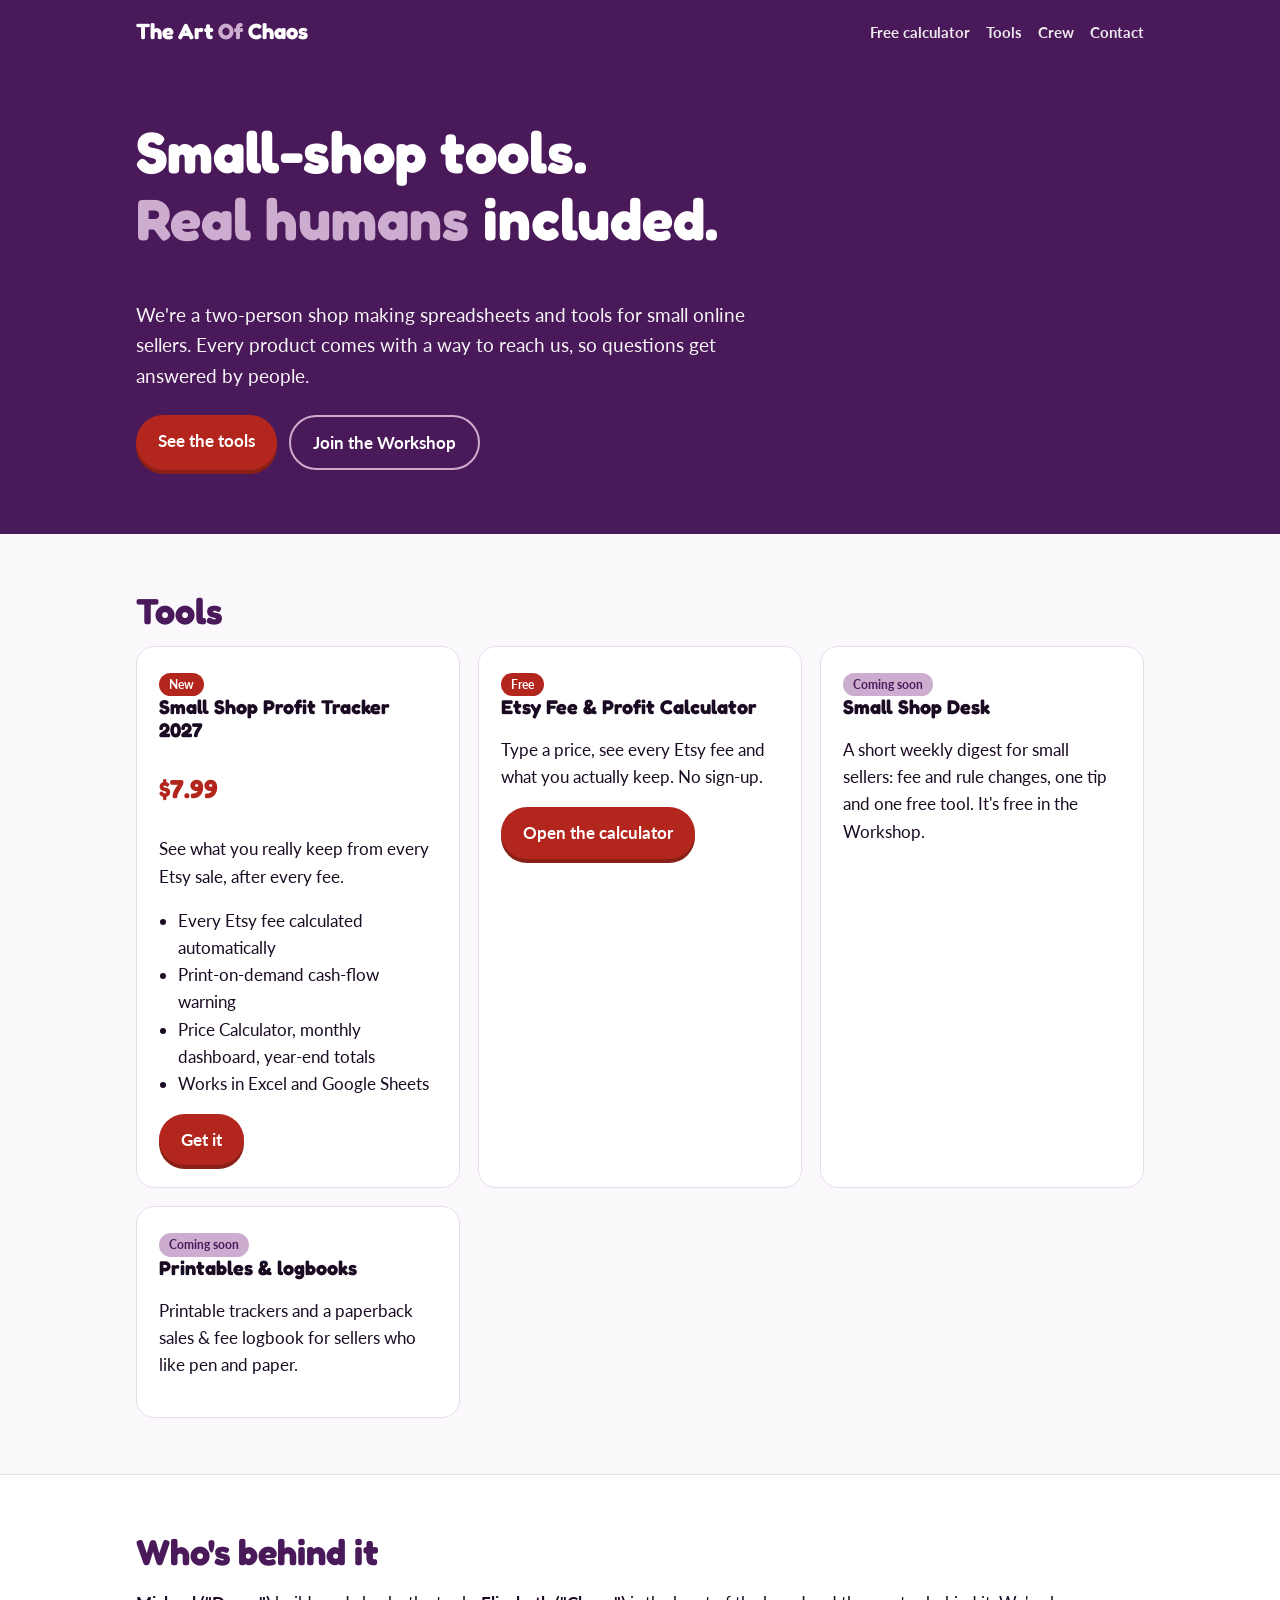
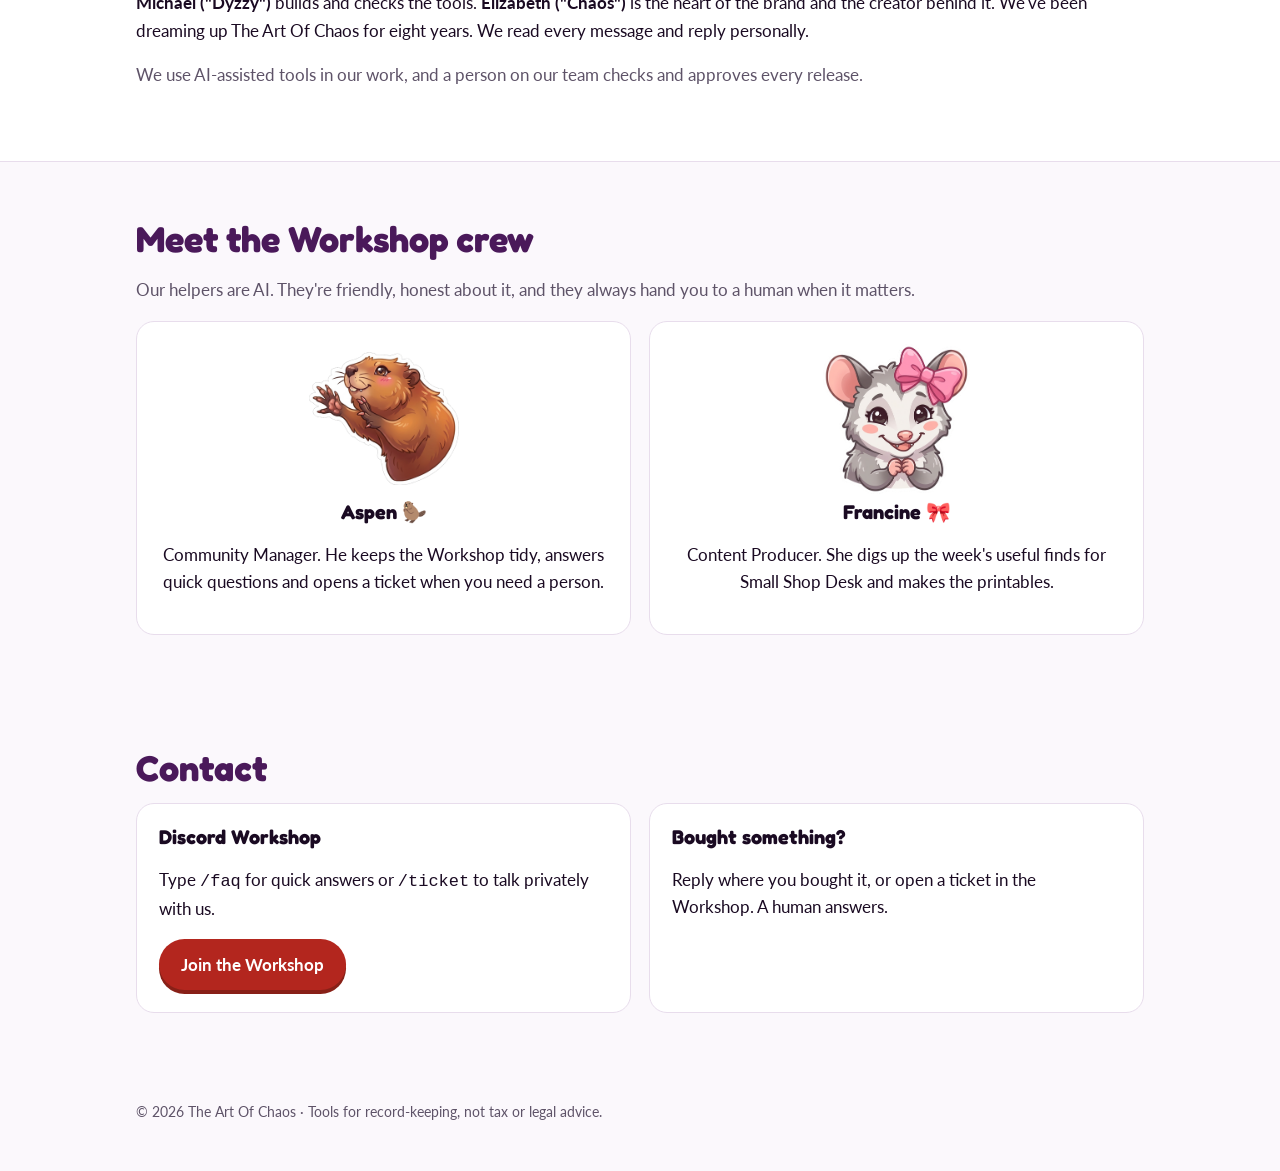
==== index.html @ 19f208c5 "Add the free Etsy fee & profit calculator Same math as the Profit Tracker; runs in the browser, save" ====
<!doctype html>
<!-- The Art Of Chaos: one-page site. Static, no trackers, no cookies. — Applejack, Lead Development Agent -->
<html lang="en">
<head>
<meta charset="utf-8">
<meta name="viewport" content="width=device-width, initial-scale=1">
<title>The Art Of Chaos · Small-shop tools, real humans</title>
<meta name="description" content="Spreadsheets and tools for small online sellers, made by a two-person shop. Real humans included.">
<link rel="preconnect" href="https://fonts.googleapis.com">
<link rel="preconnect" href="https://fonts.gstatic.com" crossorigin>
<link href="https://fonts.googleapis.com/css2?family=Fredoka:wght@500;700&family=Lato:wght@400;700&display=swap" rel="stylesheet">
<link rel="stylesheet" href="style.css">
</head>
<body>
<header>
  <div class="wrap">
    <nav>
      <a class="brand" href="#">The Art <span>Of</span> Chaos</a>
      <div class="links"><a href="calculator.html">Free calculator</a><a href="#tools">Tools</a><a href="#crew">Crew</a><a href="#contact">Contact</a></div>
    </nav>
    <div class="hero">
      <h1>Small-shop tools.<br><em>Real humans</em> included.</h1>
      <p>We're a two-person shop making spreadsheets and tools for small online sellers. Every product comes with a way to reach us, so questions get answered by people.</p>
      <div class="actions">
        <a class="btn red" href="#tools">See the tools</a>
        <a class="btn ghost" href="https://discord.gg/7EBx8NafTJ" rel="noopener">Join the Workshop</a>
      </div>
    </div>
  </div>
</header>

<main>
  <section id="tools">
    <div class="wrap">
      <h2>Tools</h2>
      <div class="grid">
        <div class="card">
          <span class="badge">New</span>
          <h3>Small Shop Profit Tracker 2027</h3>
          <p class="price">$7.99</p>
          <p>See what you really keep from every Etsy sale, after every fee.</p>
          <ul class="ticks">
            <li>Every Etsy fee calculated automatically</li>
            <li>Print-on-demand cash-flow warning</li>
            <li>Price Calculator, monthly dashboard, year-end totals</li>
            <li>Works in Excel and Google Sheets</li>
          </ul>
          <!-- STORE_LINK: replace "#contact" with the Lemon Squeezy product URL once the store is live -->
          <a class="btn red" href="#contact">Get it</a>
        </div>
        <div class="card">
          <span class="badge">Free</span>
          <h3>Etsy Fee &amp; Profit Calculator</h3>
          <p>Type a price, see every Etsy fee and what you actually keep. No sign-up.</p>
          <a class="btn red" href="calculator.html">Open the calculator</a>
        </div>
        <div class="card">
          <span class="badge soon">Coming soon</span>
          <h3>Small Shop Desk</h3>
          <p>A short weekly digest for small sellers: fee and rule changes, one tip and one free tool. It's free in the Workshop.</p>
        </div>
        <div class="card">
          <span class="badge soon">Coming soon</span>
          <h3>Printables &amp; logbooks</h3>
          <p>Printable trackers and a paperback sales &amp; fee logbook for sellers who like pen and paper.</p>
        </div>
      </div>
    </div>
  </section>

  <section class="humans">
    <div class="wrap">
      <h2>Who's behind it</h2>
      <p><strong>Michael ("Dyzzy")</strong> builds and checks the tools. <strong>Elizabeth ("Chaos")</strong> is the heart of the brand and the creator behind it. We've been dreaming up The Art Of Chaos for eight years. We read every message and reply personally.</p>
      <p class="muted">We use AI-assisted tools in our work, and a person on our team checks and approves every release.</p>
    </div>
  </section>

  <section id="crew">
    <div class="wrap">
      <h2>Meet the Workshop crew</h2>
      <p class="muted">Our helpers are AI. They're friendly, honest about it, and they always hand you to a human when it matters.</p>
      <div class="crew">
        <div class="card">
          <img src="img/aspen.png" alt="Aspen, a cartoon beaver waving">
          <h3>Aspen 🦫</h3>
          <p>Community Manager. He keeps the Workshop tidy, answers quick questions and opens a ticket when you need a person.</p>
        </div>
        <div class="card">
          <img src="img/francine.png" alt="Francine, a cartoon opossum with a pink bow">
          <h3>Francine 🎀</h3>
          <p>Content Producer. She digs up the week's useful finds for Small Shop Desk and makes the printables.</p>
        </div>
      </div>
    </div>
  </section>

  <section id="contact">
    <div class="wrap">
      <h2>Contact</h2>
      <div class="grid">
        <div class="card">
          <h3>Discord Workshop</h3>
          <p>Type <code>/faq</code> for quick answers or <code>/ticket</code> to talk privately with us.</p>
          <a class="btn red" href="https://discord.gg/7EBx8NafTJ" rel="noopener">Join the Workshop</a>
        </div>
        <div class="card">
          <h3>Bought something?</h3>
          <p>Reply where you bought it, or open a ticket in the Workshop. A human answers.</p>
        </div>
      </div>
    </div>
  </section>
</main>

<footer>
  <div class="wrap">© 2026 The Art Of Chaos · Tools for record-keeping, not tax or legal advice.</div>
</footer>
</body>
</html>
---- style.css ----
/* The Art Of Chaos site styles. — Applejack, Lead Development Agent */
  :root {
    --purple: #4A195A; --red: #882017; --red-bright: #B3261E; --lilac: #CCADCF; --mint: #84B295;
    --blue: #88B8C4; --ink: #1A0A22; --bg: #FBF8FC; --card: #FFFFFF; --muted: #5E5368; --line: #E8DDEC;
  }
  @media (prefers-color-scheme: dark) {
    :root { --bg: #160B1C; --card: #23142B; --ink: #F3ECF6; --muted: #B9A9C2; --line: #3A2744; --red-bright: #E0574C; }
  }
  * { box-sizing: border-box; }
  body { margin: 0; background: var(--bg); color: var(--ink); font: 17px/1.6 "Lato", system-ui, sans-serif; }
  h1, h2, h3 { font-family: "Fredoka", "Lato", sans-serif; line-height: 1.15; margin: 0 0 .4em; }
  a { color: inherit; }
  .wrap { max-width: 1040px; margin: 0 auto; padding: 0 16px; }
  header { background: var(--purple); color: #fff; }
  nav { display: flex; justify-content: space-between; align-items: center; padding: 14px 0; gap: 12px; flex-wrap: wrap; }
  .brand { font-family: "Fredoka", sans-serif; font-weight: 700; font-size: 22px; text-decoration: none; }
  .brand span { color: var(--lilac); }
  nav .links { display: flex; gap: 16px; }
  nav .links a { color: #fff; opacity: .9; text-decoration: none; font-weight: 700; font-size: 15px; }
  .hero { padding: 56px 0 64px; display: grid; gap: 24px; }
  .hero h1 { font-size: clamp(34px, 6vw, 58px); }
  .hero h1 em { font-style: normal; color: var(--lilac); }
  .hero p { font-size: 19px; max-width: 640px; opacity: .95; margin: 0; }
  .btn { display: inline-block; padding: 12px 22px; border-radius: 999px; font-weight: 700; text-decoration: none; }
  .btn.red { background: var(--red-bright); color: #fff; box-shadow: 0 4px 0 var(--red); }
  .btn.red:hover { transform: translateY(1px); box-shadow: 0 3px 0 var(--red); }
  .btn.ghost { border: 2px solid var(--lilac); color: #fff; }
  .actions { display: flex; gap: 12px; flex-wrap: wrap; }
  section { padding: 56px 0; }
  section h2 { font-size: clamp(26px, 4vw, 36px); color: var(--purple); }
  @media (prefers-color-scheme: dark) { section h2 { color: var(--lilac); } }
  .grid { display: grid; gap: 18px; grid-template-columns: repeat(auto-fit, minmax(260px, 1fr)); }
  .card { background: var(--card); border: 1px solid var(--line); border-radius: 18px; padding: 22px; }
  .price { color: var(--red-bright); font-family: "Fredoka", sans-serif; font-weight: 700; font-size: 26px; }
  .badge { display: inline-block; background: var(--red-bright); color: #fff; font-size: 12px; font-weight: 700;
    padding: 2px 10px; border-radius: 999px; vertical-align: middle; }
  .badge.soon { background: var(--lilac); color: var(--purple); }
  ul.ticks { padding-left: 1.1em; margin: .6em 0 1em; }
  .crew { display: grid; gap: 18px; grid-template-columns: repeat(auto-fit, minmax(240px, 1fr)); }
  .crew .card { text-align: center; }
  .crew img { width: 150px; height: 150px; object-fit: contain; }
  .muted { color: var(--muted); }
  .humans { background: var(--card); border-top: 1px solid var(--line); border-bottom: 1px solid var(--line); }
  footer { padding: 32px 0 48px; color: var(--muted); font-size: 14px; }

  /* calculator */
  .calc { display: grid; gap: 18px; grid-template-columns: repeat(auto-fit, minmax(280px, 1fr)); align-items: start; }
  .calc label { display: grid; gap: 4px; font-weight: 700; font-size: 15px; margin-bottom: 12px; }
  .calc input, .calc select { font: inherit; padding: 10px 12px; border: 1px solid var(--line); border-radius: 10px;
    background: var(--bg); color: var(--ink); }
  .calc .hint { font-weight: 400; font-size: 13px; color: var(--muted); }
  .result-row { display: flex; justify-content: space-between; padding: 7px 0; border-top: 1px solid var(--line); }
  .result-row.total { font-family: "Fredoka", sans-serif; font-size: 22px; border-top: 2px solid var(--purple); }
  .result-row.total.loss .v { color: var(--red-bright); }
  .result-row.total .v { color: var(--purple); }
  @media (prefers-color-scheme: dark) { .result-row.total .v { color: var(--lilac); } }
  .page-head { background: var(--purple); color: #fff; padding: 36px 0; }
  .page-head p { opacity: .95; margin: 0; max-width: 680px; }
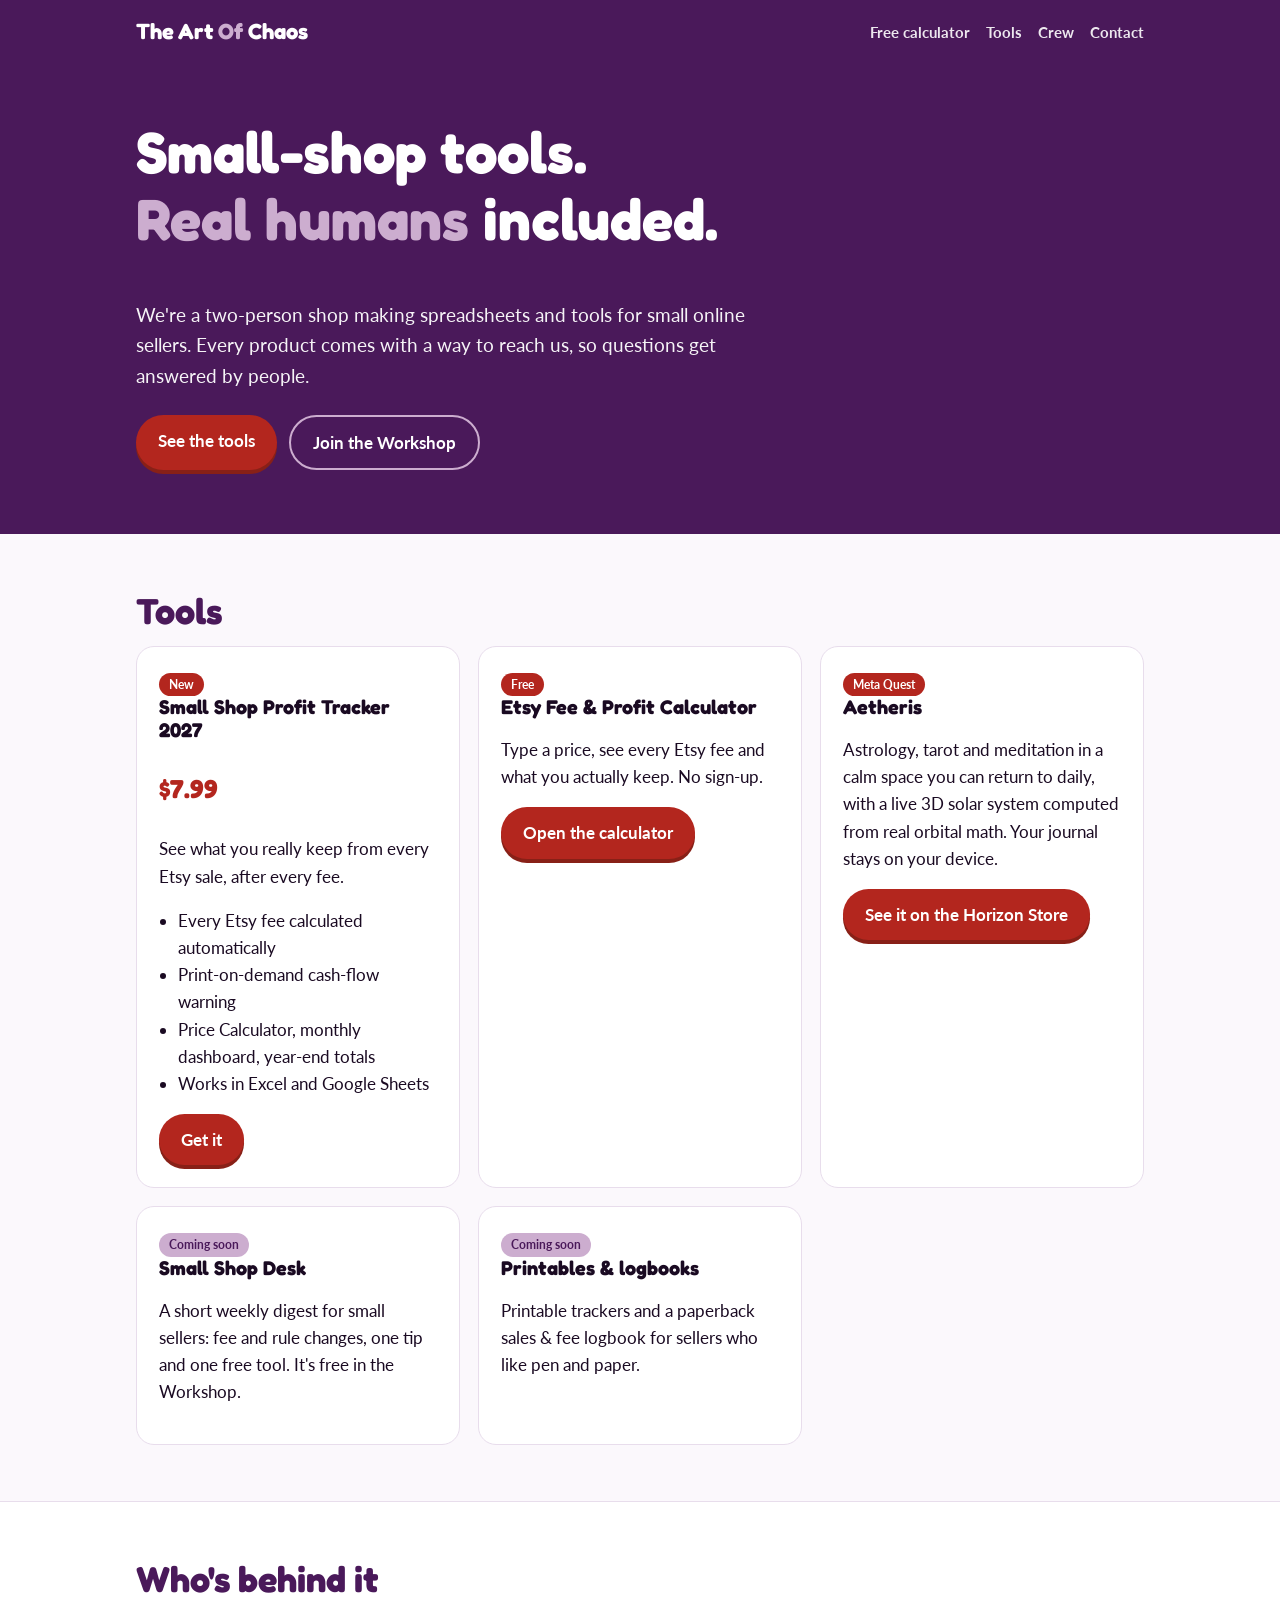
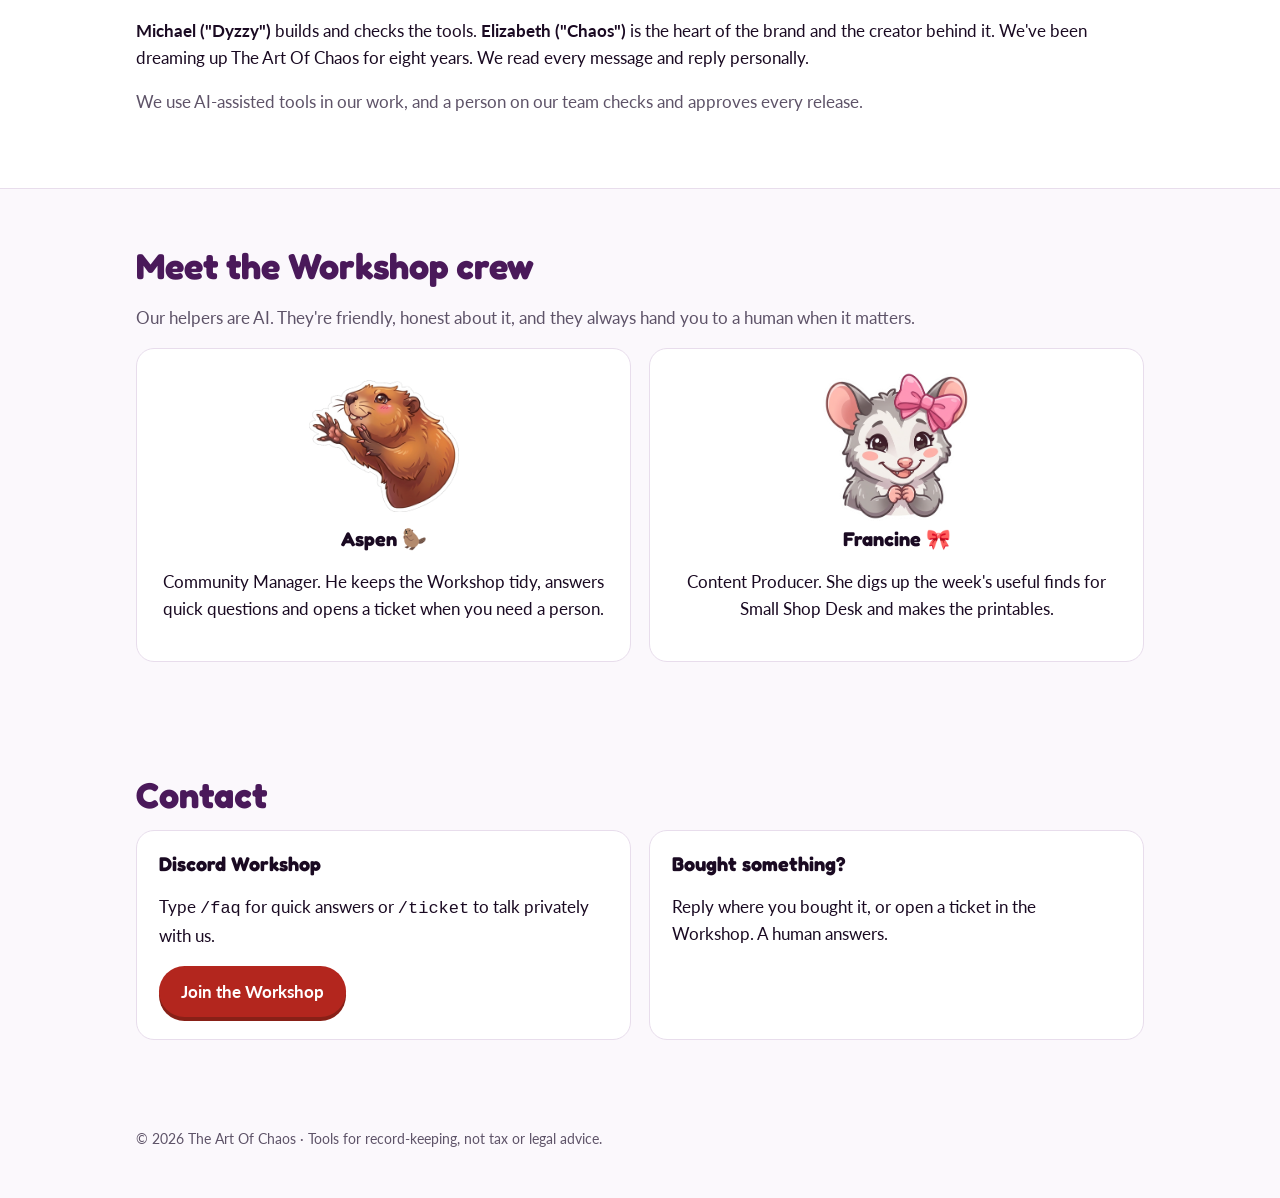
==== commit 8d45ae51: "Add Aetheris (Meta Quest) to the tools section — Applejack, Lead Development Agent  Co-Authored-By: " ====
--- a/index.html
+++ b/index.html
@@ -53,6 +53,12 @@
           <h3>Etsy Fee &amp; Profit Calculator</h3>
           <p>Type a price, see every Etsy fee and what you actually keep. No sign-up.</p>
           <a class="btn red" href="calculator.html">Open the calculator</a>
+        </div>
+        <div class="card">
+          <span class="badge">Meta Quest</span>
+          <h3>Aetheris</h3>
+          <p>Astrology, tarot and meditation in a calm space you can return to daily, with a live 3D solar system computed from real orbital math. Your journal stays on your device.</p>
+          <a class="btn red" href="https://www.meta.com/experiences/aetheris/1288280001036999/" rel="noopener">See it on the Horizon Store</a>
         </div>
         <div class="card">
           <span class="badge soon">Coming soon</span>
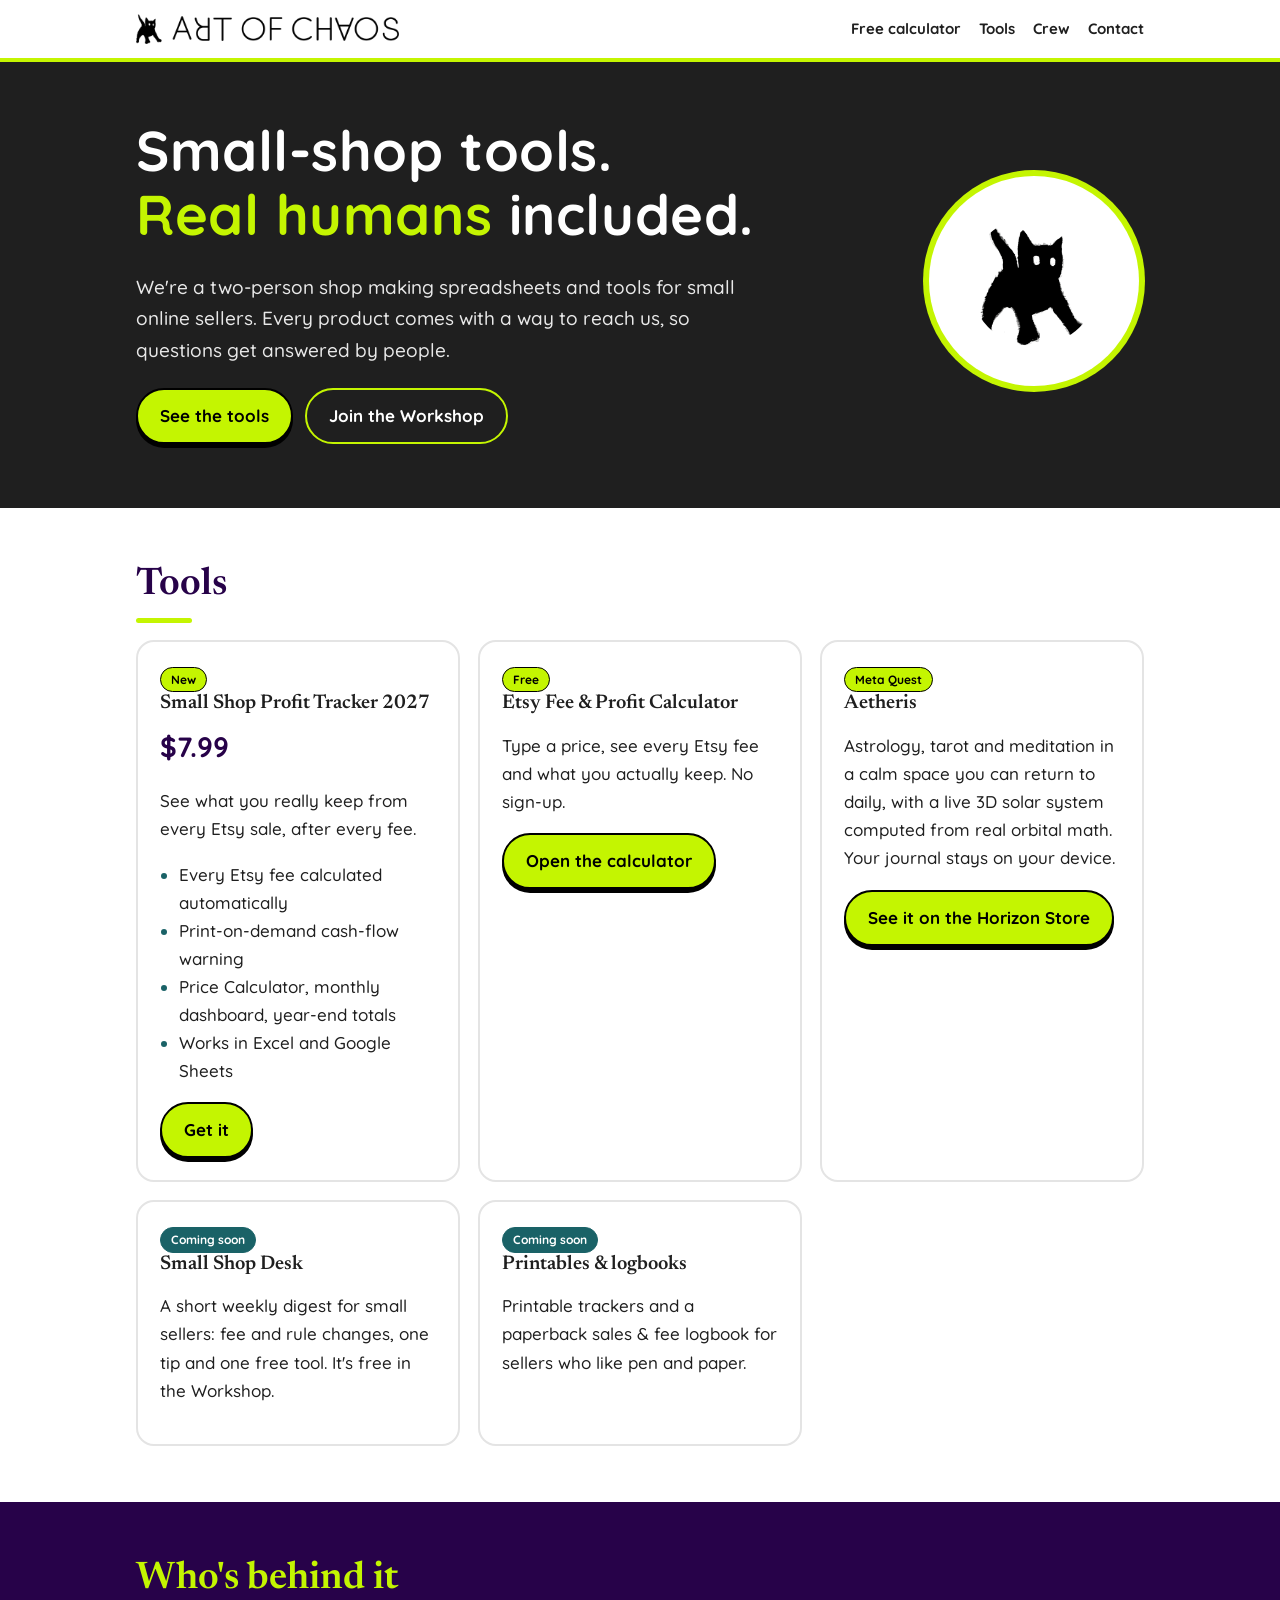
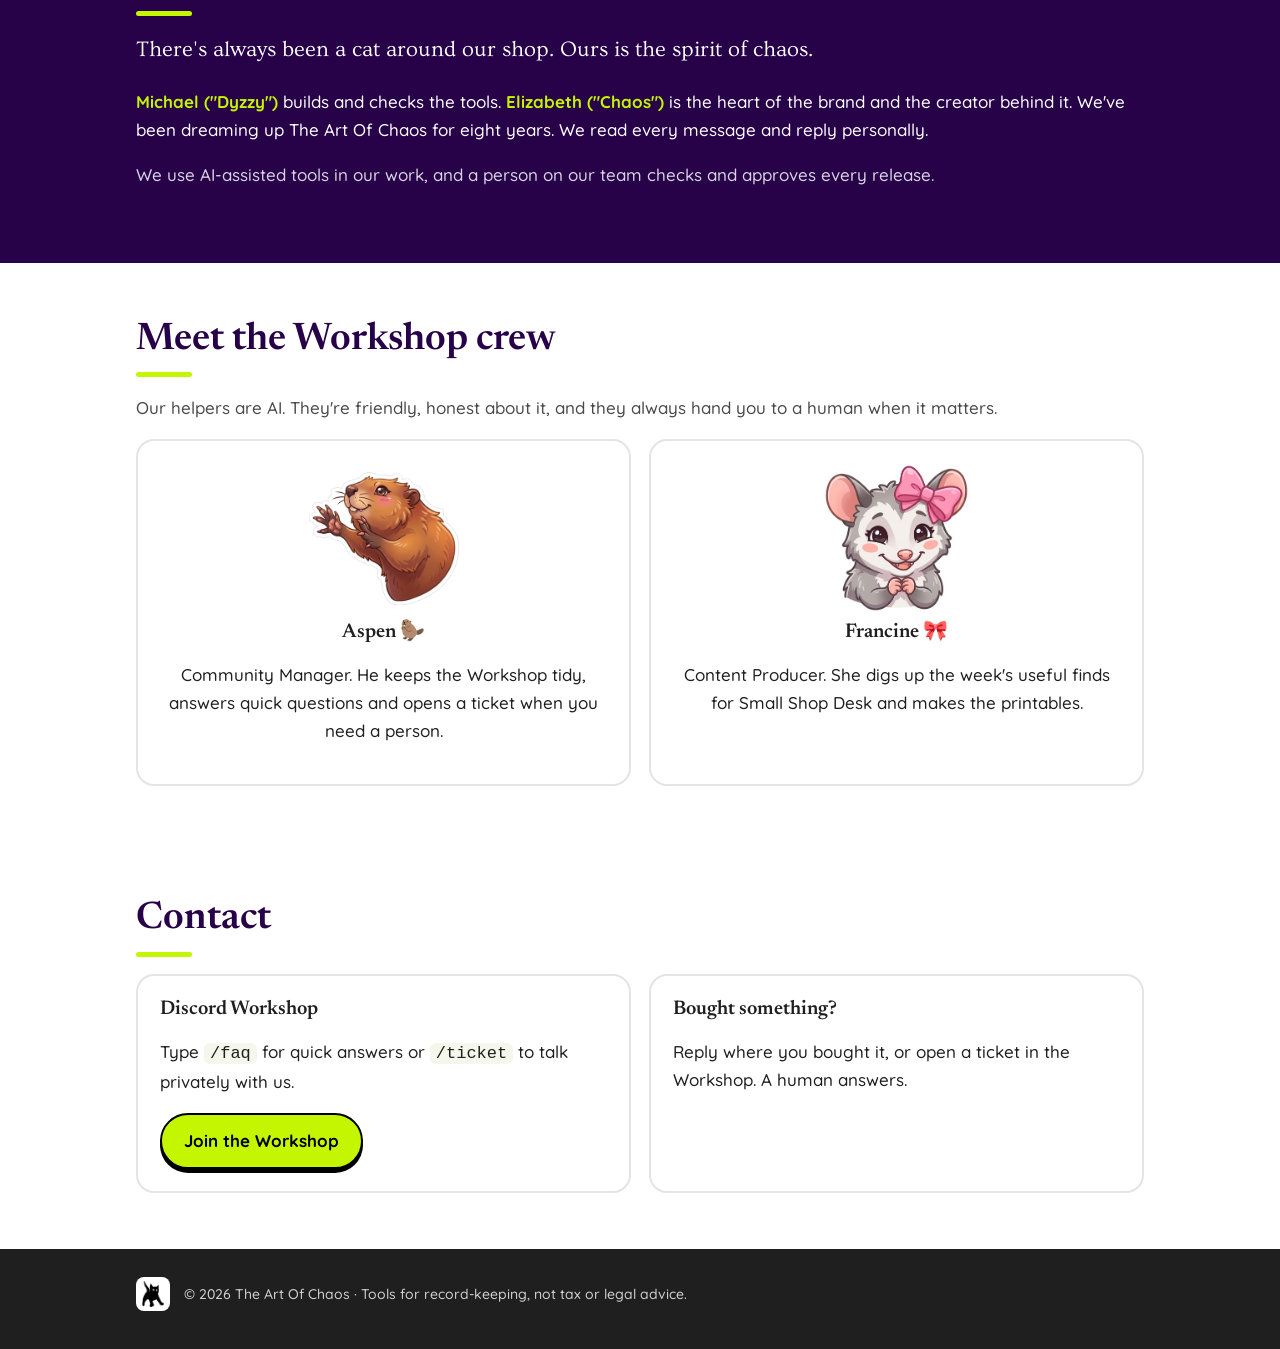
==== commit 8714401b: "Re-theme with Chaos's Brand Package v1: cat logo, Acid Lime, Quicksand/Newsreader/Ovo Co-Authored-By" ====
--- a/index.html
+++ b/index.html
@@ -6,27 +6,36 @@
 <meta name="viewport" content="width=device-width, initial-scale=1">
 <title>The Art Of Chaos · Small-shop tools, real humans</title>
 <meta name="description" content="Spreadsheets and tools for small online sellers, made by a two-person shop. Real humans included.">
+<meta name="p:domain_verify" content="edff860567c090f686970169d16baa8a"/>
 <link rel="preconnect" href="https://fonts.googleapis.com">
 <link rel="preconnect" href="https://fonts.gstatic.com" crossorigin>
-<link href="https://fonts.googleapis.com/css2?family=Fredoka:wght@500;700&family=Lato:wght@400;700&display=swap" rel="stylesheet">
+<link href="https://fonts.googleapis.com/css2?family=Quicksand:wght@500;700&family=Newsreader:opsz,wght@6..72,600&family=Ovo&display=swap" rel="stylesheet">
+<link rel="icon" type="image/png" href="img/favicon.png">
+<link rel="apple-touch-icon" href="img/apple-touch-icon.png">
+<meta name="theme-color" content="#1F1F1F">
 <link rel="stylesheet" href="style.css">
 </head>
 <body>
 <header>
-  <div class="wrap">
+  <div class="topbar"><div class="wrap">
     <nav>
-      <a class="brand" href="#">The Art <span>Of</span> Chaos</a>
+      <a class="brand" href="#"><img src="img/logo-primary.png" alt="Art of Chaos" width="263" height="30"></a>
       <div class="links"><a href="calculator.html">Free calculator</a><a href="#tools">Tools</a><a href="#crew">Crew</a><a href="#contact">Contact</a></div>
     </nav>
+  </div></div>
+  <div class="hero-band"><div class="wrap">
     <div class="hero">
-      <h1>Small-shop tools.<br><em>Real humans</em> included.</h1>
-      <p>We're a two-person shop making spreadsheets and tools for small online sellers. Every product comes with a way to reach us, so questions get answered by people.</p>
-      <div class="actions">
-        <a class="btn red" href="#tools">See the tools</a>
-        <a class="btn ghost" href="https://discord.gg/7EBx8NafTJ" rel="noopener">Join the Workshop</a>
+      <div>
+        <h1>Small-shop tools.<br><em>Real humans</em> included.</h1>
+        <p>We're a two-person shop making spreadsheets and tools for small online sellers. Every product comes with a way to reach us, so questions get answered by people.</p>
+        <div class="actions">
+          <a class="btn primary" href="#tools">See the tools</a>
+          <a class="btn ghost" href="https://discord.gg/7EBx8NafTJ" rel="noopener">Join the Workshop</a>
+        </div>
       </div>
+      <img class="mark" src="img/cat.png" alt="The Art Of Chaos shop cat" width="210" height="210">
     </div>
-  </div>
+  </div></div>
 </header>
 
 <main>
@@ -46,19 +55,19 @@
             <li>Works in Excel and Google Sheets</li>
           </ul>
           <!-- STORE_LINK: replace "#contact" with the Lemon Squeezy product URL once the store is live -->
-          <a class="btn red" href="#contact">Get it</a>
+          <a class="btn primary" href="#contact">Get it</a>
         </div>
         <div class="card">
           <span class="badge">Free</span>
           <h3>Etsy Fee &amp; Profit Calculator</h3>
           <p>Type a price, see every Etsy fee and what you actually keep. No sign-up.</p>
-          <a class="btn red" href="calculator.html">Open the calculator</a>
+          <a class="btn primary" href="calculator.html">Open the calculator</a>
         </div>
         <div class="card">
           <span class="badge">Meta Quest</span>
           <h3>Aetheris</h3>
           <p>Astrology, tarot and meditation in a calm space you can return to daily, with a live 3D solar system computed from real orbital math. Your journal stays on your device.</p>
-          <a class="btn red" href="https://www.meta.com/experiences/aetheris/1288280001036999/" rel="noopener">See it on the Horizon Store</a>
+          <a class="btn primary" href="https://www.meta.com/experiences/aetheris/1288280001036999/" rel="noopener">See it on the Horizon Store</a>
         </div>
         <div class="card">
           <span class="badge soon">Coming soon</span>
@@ -77,6 +86,7 @@
   <section class="humans">
     <div class="wrap">
       <h2>Who's behind it</h2>
+      <p class="quote">There's always been a cat around our shop. Ours is the spirit of chaos.</p>
       <p><strong>Michael ("Dyzzy")</strong> builds and checks the tools. <strong>Elizabeth ("Chaos")</strong> is the heart of the brand and the creator behind it. We've been dreaming up The Art Of Chaos for eight years. We read every message and reply personally.</p>
       <p class="muted">We use AI-assisted tools in our work, and a person on our team checks and approves every release.</p>
     </div>
@@ -108,7 +118,7 @@
         <div class="card">
           <h3>Discord Workshop</h3>
           <p>Type <code>/faq</code> for quick answers or <code>/ticket</code> to talk privately with us.</p>
-          <a class="btn red" href="https://discord.gg/7EBx8NafTJ" rel="noopener">Join the Workshop</a>
+          <a class="btn primary" href="https://discord.gg/7EBx8NafTJ" rel="noopener">Join the Workshop</a>
         </div>
         <div class="card">
           <h3>Bought something?</h3>
@@ -120,7 +130,7 @@
 </main>
 
 <footer>
-  <div class="wrap">© 2026 The Art Of Chaos · Tools for record-keeping, not tax or legal advice.</div>
+  <div class="wrap"><img src="img/cat.png" alt="" width="29" height="34"><span>© 2026 The Art Of Chaos · Tools for record-keeping, not tax or legal advice.</span></div>
 </footer>
 </body>
 </html>
--- a/style.css
+++ b/style.css
@@ -1,58 +1,94 @@
-/* The Art Of Chaos site styles. — Applejack, Lead Development Agent */
-  :root {
-    --purple: #4A195A; --red: #882017; --red-bright: #B3261E; --lilac: #CCADCF; --mint: #84B295;
-    --blue: #88B8C4; --ink: #1A0A22; --bg: #FBF8FC; --card: #FFFFFF; --muted: #5E5368; --line: #E8DDEC;
-  }
-  @media (prefers-color-scheme: dark) {
-    :root { --bg: #160B1C; --card: #23142B; --ink: #F3ECF6; --muted: #B9A9C2; --line: #3A2744; --red-bright: #E0574C; }
-  }
-  * { box-sizing: border-box; }
-  body { margin: 0; background: var(--bg); color: var(--ink); font: 17px/1.6 "Lato", system-ui, sans-serif; }
-  h1, h2, h3 { font-family: "Fredoka", "Lato", sans-serif; line-height: 1.15; margin: 0 0 .4em; }
-  a { color: inherit; }
-  .wrap { max-width: 1040px; margin: 0 auto; padding: 0 16px; }
-  header { background: var(--purple); color: #fff; }
-  nav { display: flex; justify-content: space-between; align-items: center; padding: 14px 0; gap: 12px; flex-wrap: wrap; }
-  .brand { font-family: "Fredoka", sans-serif; font-weight: 700; font-size: 22px; text-decoration: none; }
-  .brand span { color: var(--lilac); }
-  nav .links { display: flex; gap: 16px; }
-  nav .links a { color: #fff; opacity: .9; text-decoration: none; font-weight: 700; font-size: 15px; }
-  .hero { padding: 56px 0 64px; display: grid; gap: 24px; }
-  .hero h1 { font-size: clamp(34px, 6vw, 58px); }
-  .hero h1 em { font-style: normal; color: var(--lilac); }
-  .hero p { font-size: 19px; max-width: 640px; opacity: .95; margin: 0; }
-  .btn { display: inline-block; padding: 12px 22px; border-radius: 999px; font-weight: 700; text-decoration: none; }
-  .btn.red { background: var(--red-bright); color: #fff; box-shadow: 0 4px 0 var(--red); }
-  .btn.red:hover { transform: translateY(1px); box-shadow: 0 3px 0 var(--red); }
-  .btn.ghost { border: 2px solid var(--lilac); color: #fff; }
-  .actions { display: flex; gap: 12px; flex-wrap: wrap; }
-  section { padding: 56px 0; }
-  section h2 { font-size: clamp(26px, 4vw, 36px); color: var(--purple); }
-  @media (prefers-color-scheme: dark) { section h2 { color: var(--lilac); } }
-  .grid { display: grid; gap: 18px; grid-template-columns: repeat(auto-fit, minmax(260px, 1fr)); }
-  .card { background: var(--card); border: 1px solid var(--line); border-radius: 18px; padding: 22px; }
-  .price { color: var(--red-bright); font-family: "Fredoka", sans-serif; font-weight: 700; font-size: 26px; }
-  .badge { display: inline-block; background: var(--red-bright); color: #fff; font-size: 12px; font-weight: 700;
-    padding: 2px 10px; border-radius: 999px; vertical-align: middle; }
-  .badge.soon { background: var(--lilac); color: var(--purple); }
-  ul.ticks { padding-left: 1.1em; margin: .6em 0 1em; }
-  .crew { display: grid; gap: 18px; grid-template-columns: repeat(auto-fit, minmax(240px, 1fr)); }
-  .crew .card { text-align: center; }
-  .crew img { width: 150px; height: 150px; object-fit: contain; }
-  .muted { color: var(--muted); }
-  .humans { background: var(--card); border-top: 1px solid var(--line); border-bottom: 1px solid var(--line); }
-  footer { padding: 32px 0 48px; color: var(--muted); font-size: 14px; }
+/* The Art Of Chaos site styles: Brand Package v1 (Chaos, 2026-11-03). — Applejack, Lead Development Agent
+   Palette and rules: Sales/brand-package.md §0. Never put lime text on white (contrast 1.3).
+   Fonts (OFL): Quicksand (titles/body), Newsreader (headings), Ovo (quotes). The wordmark is always the image. */
+:root {
+  --black: #000000; --white: #FFFFFF; --charcoal: #1F1F1F; --lime: #C4F501; --teal: #1A6267; --indigo: #270249;
+  --bg: #FFFFFF; --card: #FFFFFF; --ink: #1F1F1F; --muted: #4A4A4A; --line: #E4E4E4; --soft: #F5F7EC;
+  --heading: var(--indigo); --link: var(--teal);
+  --loss: #B3261E; /* status colour for a loss only, not a brand colour */
+}
+@media (prefers-color-scheme: dark) {
+  :root { --bg: #121212; --card: #1F1F1F; --ink: #F2F2F2; --muted: #BDBDBD; --line: #333333; --soft: #1A1A1A;
+          --heading: var(--lime); --link: var(--lime); --loss: #FF8A80; }
+}
+* { box-sizing: border-box; }
+body { margin: 0; background: var(--bg); color: var(--ink); font: 500 17px/1.65 "Quicksand", system-ui, sans-serif; }
+h1, h2, h3 { line-height: 1.15; margin: 0 0 .45em; }
+h1 { font-family: "Quicksand", sans-serif; font-weight: 700; letter-spacing: .01em; }
+h2, h3 { font-family: "Newsreader", Georgia, serif; font-weight: 600; }
+a { color: var(--link); }
+code { background: var(--soft); padding: 1px 6px; border-radius: 6px; }
+.wrap { max-width: 1040px; margin: 0 auto; padding: 0 16px; }
 
-  /* calculator */
-  .calc { display: grid; gap: 18px; grid-template-columns: repeat(auto-fit, minmax(280px, 1fr)); align-items: start; }
-  .calc label { display: grid; gap: 4px; font-weight: 700; font-size: 15px; margin-bottom: 12px; }
-  .calc input, .calc select { font: inherit; padding: 10px 12px; border: 1px solid var(--line); border-radius: 10px;
-    background: var(--bg); color: var(--ink); }
-  .calc .hint { font-weight: 400; font-size: 13px; color: var(--muted); }
-  .result-row { display: flex; justify-content: space-between; padding: 7px 0; border-top: 1px solid var(--line); }
-  .result-row.total { font-family: "Fredoka", sans-serif; font-size: 22px; border-top: 2px solid var(--purple); }
-  .result-row.total.loss .v { color: var(--red-bright); }
-  .result-row.total .v { color: var(--purple); }
-  @media (prefers-color-scheme: dark) { .result-row.total .v { color: var(--lilac); } }
-  .page-head { background: var(--purple); color: #fff; padding: 36px 0; }
-  .page-head p { opacity: .95; margin: 0; max-width: 680px; }
+/* header: always white so the black wordmark and cat read in both themes */
+.topbar { background: #FFFFFF; border-bottom: 4px solid var(--lime); }
+nav { display: flex; justify-content: space-between; align-items: center; padding: 14px 0; gap: 12px; flex-wrap: wrap; }
+.brand img { display: block; height: 30px; width: auto; }
+nav .links { display: flex; gap: 18px; flex-wrap: wrap; }
+nav .links a { color: #1F1F1F; text-decoration: none; font-weight: 700; font-size: 15px; }
+nav .links a:hover { text-decoration: underline; text-decoration-color: var(--lime); text-decoration-thickness: 3px; }
+
+/* hero: charcoal with lime accents */
+.hero-band { background: var(--charcoal); color: #FFFFFF; }
+.hero { padding: 56px 0 64px; display: grid; gap: 28px; grid-template-columns: 1fr; align-items: center; }
+@media (min-width: 760px) { .hero { grid-template-columns: 1fr 220px; } }
+.hero h1 { font-size: clamp(34px, 6vw, 56px); }
+.hero h1 em { font-style: normal; color: var(--lime); }
+.hero p { font-size: 19px; max-width: 640px; margin: 0; color: #E8E8E8; }
+.hero .mark { justify-self: center; width: 210px; height: 210px; object-fit: contain; background: #FFFFFF; border-radius: 50%; padding: 40px;
+  box-shadow: 0 0 0 6px var(--lime); }
+.actions { display: flex; gap: 12px; flex-wrap: wrap; margin-top: 22px; }
+
+.btn { display: inline-block; padding: 12px 22px; border-radius: 999px; font-weight: 700; text-decoration: none; }
+.btn.primary { background: var(--lime); color: #000000; box-shadow: 0 4px 0 #000000; border: 2px solid #000000; }
+.btn.primary:hover { transform: translateY(1px); box-shadow: 0 3px 0 #000000; }
+.btn.ghost { border: 2px solid var(--lime); color: #FFFFFF; }
+.btn.ghost:hover { background: rgba(196, 245, 1, .12); }
+
+section { padding: 56px 0; }
+section h2 { font-size: clamp(28px, 4vw, 38px); color: var(--heading); }
+section h2::after { content: ""; display: block; width: 56px; height: 5px; background: var(--lime); border-radius: 3px; margin-top: 10px; }
+.grid { display: grid; gap: 18px; grid-template-columns: repeat(auto-fit, minmax(260px, 1fr)); }
+.card { background: var(--card); border: 2px solid var(--line); border-radius: 18px; padding: 22px; }
+.card:hover { border-color: var(--charcoal); }
+@media (prefers-color-scheme: dark) { .card:hover { border-color: var(--lime); } }
+.price { color: var(--heading); font-family: "Quicksand", sans-serif; font-weight: 700; font-size: 28px; margin: .2em 0; }
+.badge { display: inline-block; background: var(--lime); color: #000000; font-size: 12px; font-weight: 700;
+  padding: 2px 10px; border-radius: 999px; vertical-align: middle; border: 1.5px solid #000000; }
+.badge.soon { background: var(--teal); color: #FFFFFF; border-color: var(--teal); }
+ul.ticks { padding-left: 1.1em; margin: .6em 0 1em; }
+ul.ticks li::marker { color: var(--teal); }
+@media (prefers-color-scheme: dark) { ul.ticks li::marker { color: var(--lime); } }
+.crew { display: grid; gap: 18px; grid-template-columns: repeat(auto-fit, minmax(240px, 1fr)); }
+.crew .card { text-align: center; }
+.crew img { width: 150px; height: 150px; object-fit: contain; }
+.muted { color: var(--muted); }
+
+/* the humans band: indigo, with a quote in Ovo */
+.humans { background: var(--indigo); color: #FFFFFF; }
+.humans h2 { color: var(--lime); }
+.humans a { color: var(--lime); }
+.humans .muted { color: #D9D2E3; }
+.humans strong { color: var(--lime); }
+.quote { font-family: "Ovo", Georgia, serif; font-size: 22px; line-height: 1.5; max-width: 720px; margin: 0 0 1em; }
+
+footer { background: var(--charcoal); color: #D0D0D0; padding: 28px 0 40px; font-size: 14px; }
+footer .wrap { display: flex; gap: 14px; align-items: center; flex-wrap: wrap; }
+footer img { height: 34px; width: auto; background: #FFFFFF; border-radius: 8px; padding: 4px 6px; }
+footer a { color: var(--lime); }
+
+/* calculator */
+.page-head { background: var(--charcoal); color: #FFFFFF; padding: 36px 0; }
+.page-head h1 em { font-style: normal; color: var(--lime); }
+.page-head p { margin: 0; max-width: 680px; color: #E8E8E8; }
+.calc { display: grid; gap: 18px; grid-template-columns: repeat(auto-fit, minmax(280px, 1fr)); align-items: start; }
+.calc label { display: grid; gap: 4px; font-weight: 700; font-size: 15px; margin-bottom: 12px; }
+.calc input, .calc select { font: inherit; padding: 10px 12px; border: 2px solid var(--line); border-radius: 10px;
+  background: var(--bg); color: var(--ink); }
+.calc input:focus, .calc select:focus { outline: 3px solid var(--lime); outline-offset: 1px; border-color: var(--charcoal); }
+.calc .hint { font-weight: 500; font-size: 13px; color: var(--muted); }
+.result-row { display: flex; justify-content: space-between; padding: 7px 0; border-top: 1px solid var(--line); }
+.result-row.total { font-family: "Quicksand", sans-serif; font-weight: 700; font-size: 22px; border-top: 3px solid var(--lime); }
+.result-row.total .v { color: var(--heading); }
+.result-row.total.loss .v { color: var(--loss); }
+.humans .actions { margin-top: 12px; }
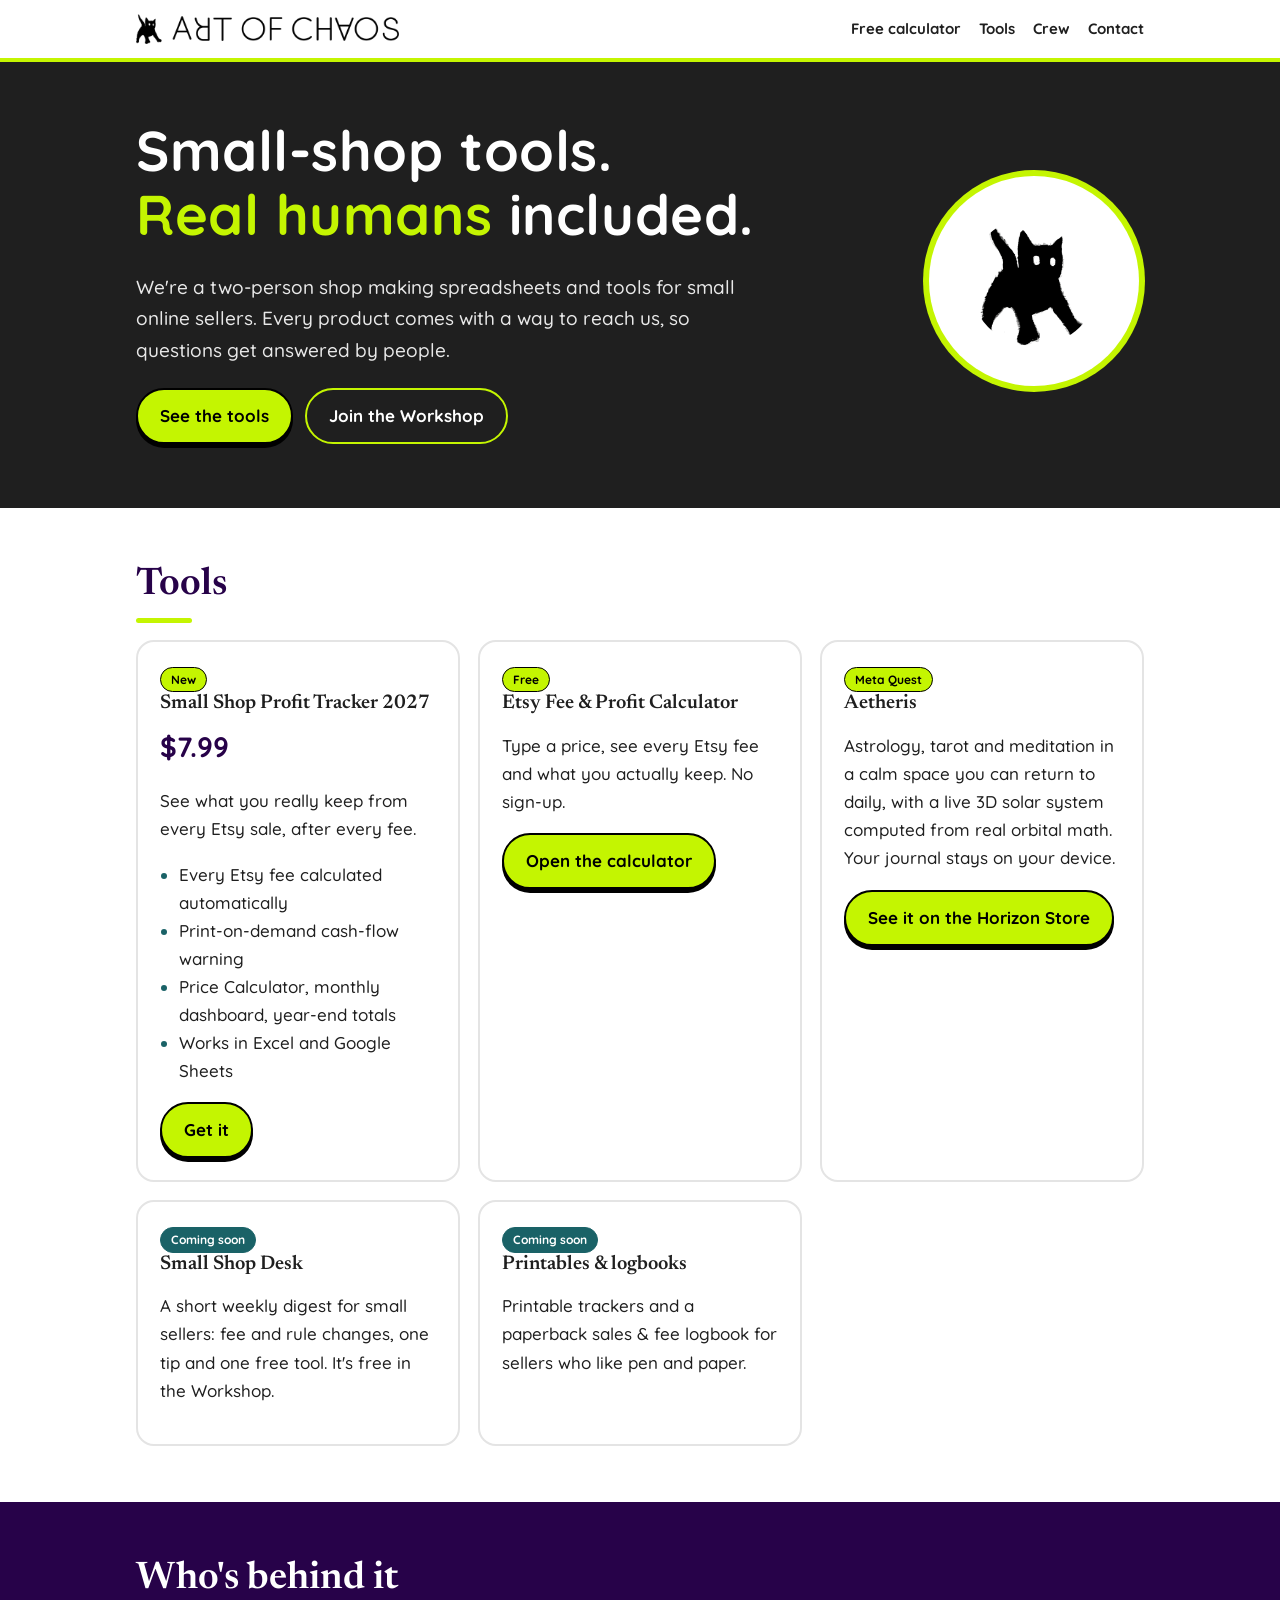
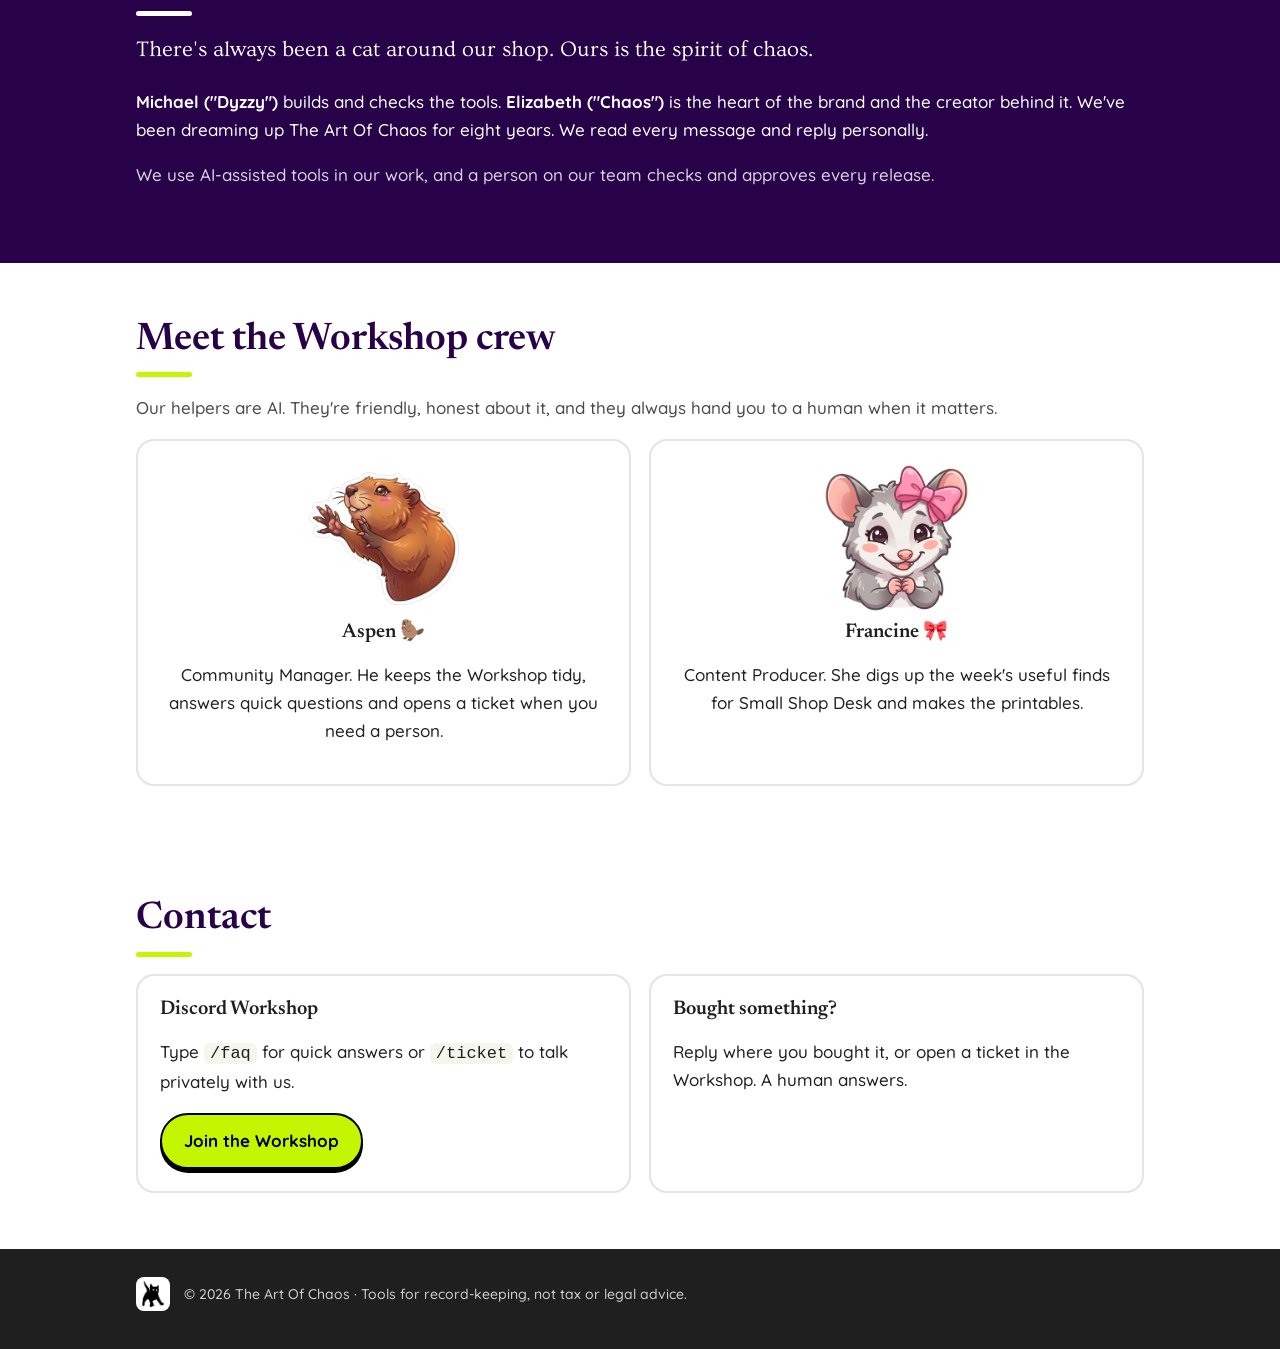
==== commit b9c5916c: "Version the stylesheet link so browsers pick up style changes immediately Co-Authored-By: Claude Opu" ====
--- a/index.html
+++ b/index.html
@@ -13,7 +13,7 @@
 <link rel="icon" type="image/png" href="img/favicon.png">
 <link rel="apple-touch-icon" href="img/apple-touch-icon.png">
 <meta name="theme-color" content="#1F1F1F">
-<link rel="stylesheet" href="style.css">
+<link rel="stylesheet" href="style.css?v=20261103b">
 </head>
 <body>
 <header>
--- a/style.css
+++ b/style.css
@@ -66,10 +66,13 @@
 
 /* the humans band: indigo, with a quote in Ovo */
 .humans { background: var(--indigo); color: #FFFFFF; }
-.humans h2 { color: var(--lime); }
-.humans a { color: var(--lime); }
+/* no lime on indigo (Dyzzy 2026-11-03: green on purple looks off): white type, white rule */
+.humans h2 { color: #FFFFFF; }
+.humans h2::after { background: #FFFFFF; }
+.humans a { color: #FFFFFF; }
 .humans .muted { color: #D9D2E3; }
-.humans strong { color: var(--lime); }
+.humans strong { color: #FFFFFF; font-weight: 700; }
+.humans .btn.primary { background: #FFFFFF; color: var(--indigo); border-color: #000000; box-shadow: 0 4px 0 #000000; }
 .quote { font-family: "Ovo", Georgia, serif; font-size: 22px; line-height: 1.5; max-width: 720px; margin: 0 0 1em; }
 
 footer { background: var(--charcoal); color: #D0D0D0; padding: 28px 0 40px; font-size: 14px; }
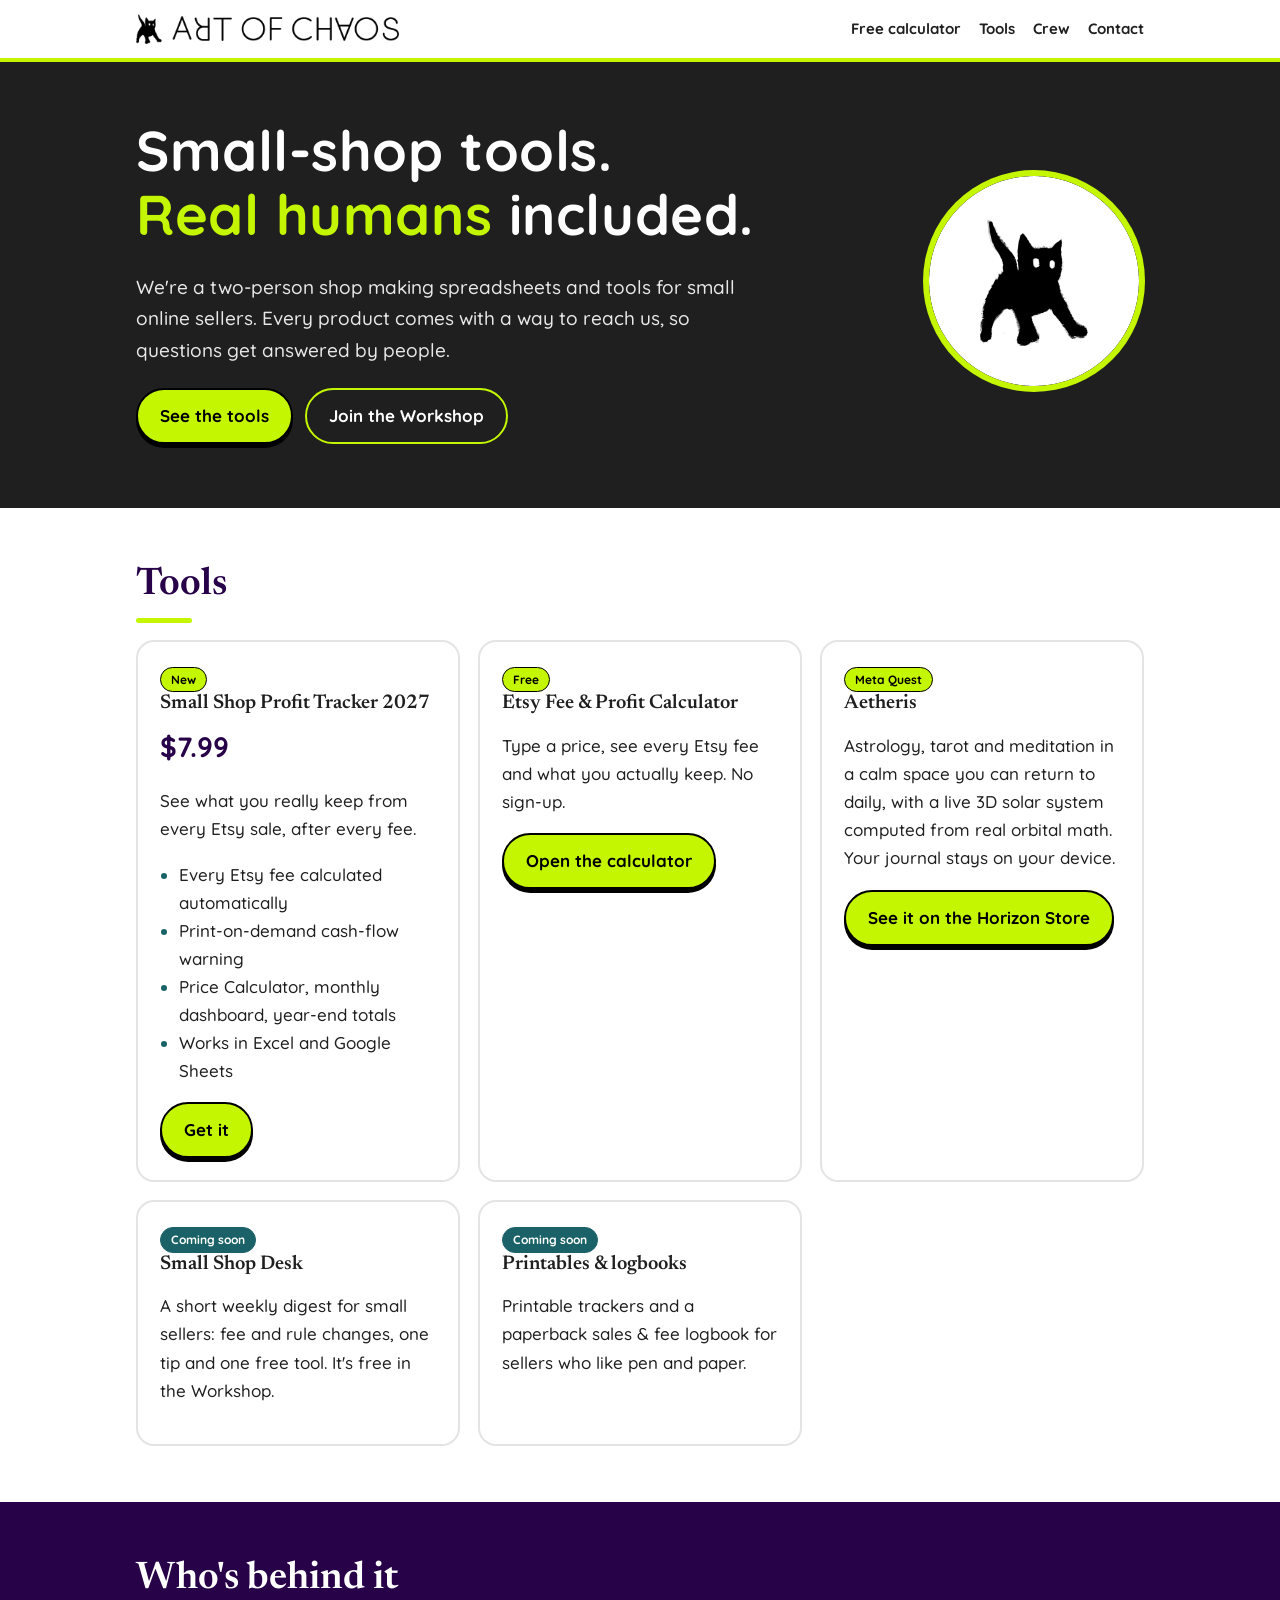
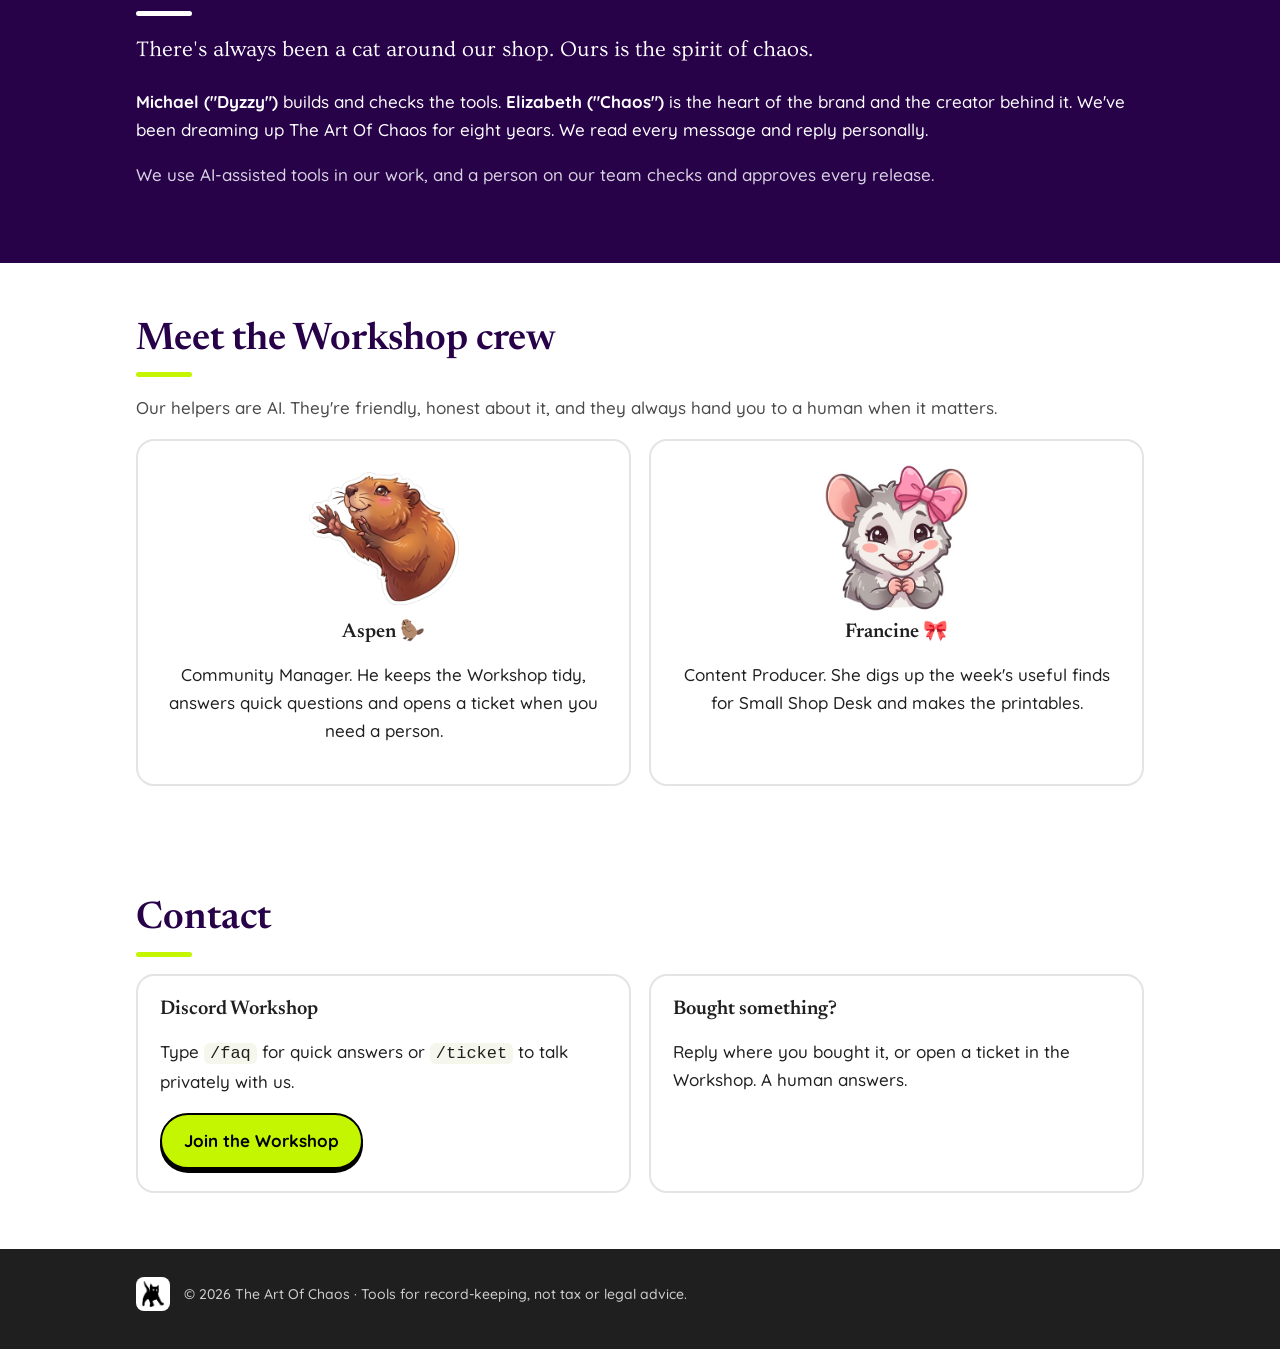
==== commit e9b8b17b: "Hero cat: pre-composed circular badge, whole cat centred with even margin Co-Authored-By: Claude Opu" ====
--- a/index.html
+++ b/index.html
@@ -13,7 +13,7 @@
 <link rel="icon" type="image/png" href="img/favicon.png">
 <link rel="apple-touch-icon" href="img/apple-touch-icon.png">
 <meta name="theme-color" content="#1F1F1F">
-<link rel="stylesheet" href="style.css?v=20261103b">
+<link rel="stylesheet" href="style.css?v=20261103c">
 </head>
 <body>
 <header>
@@ -33,7 +33,7 @@
           <a class="btn ghost" href="https://discord.gg/7EBx8NafTJ" rel="noopener">Join the Workshop</a>
         </div>
       </div>
-      <img class="mark" src="img/cat.png" alt="The Art Of Chaos shop cat" width="210" height="210">
+      <img class="mark" src="img/cat-badge.png" alt="The Art Of Chaos shop cat" width="210" height="210">
     </div>
   </div></div>
 </header>
--- a/style.css
+++ b/style.css
@@ -35,8 +35,7 @@
 .hero h1 { font-size: clamp(34px, 6vw, 56px); }
 .hero h1 em { font-style: normal; color: var(--lime); }
 .hero p { font-size: 19px; max-width: 640px; margin: 0; color: #E8E8E8; }
-.hero .mark { justify-self: center; width: 210px; height: 210px; object-fit: contain; background: #FFFFFF; border-radius: 50%; padding: 40px;
-  box-shadow: 0 0 0 6px var(--lime); }
+.hero .mark { justify-self: center; display: block; width: 210px; height: 210px; border-radius: 50%; box-shadow: 0 0 0 6px var(--lime); }
 .actions { display: flex; gap: 12px; flex-wrap: wrap; margin-top: 22px; }
 
 .btn { display: inline-block; padding: 12px 22px; border-radius: 999px; font-weight: 700; text-decoration: none; }
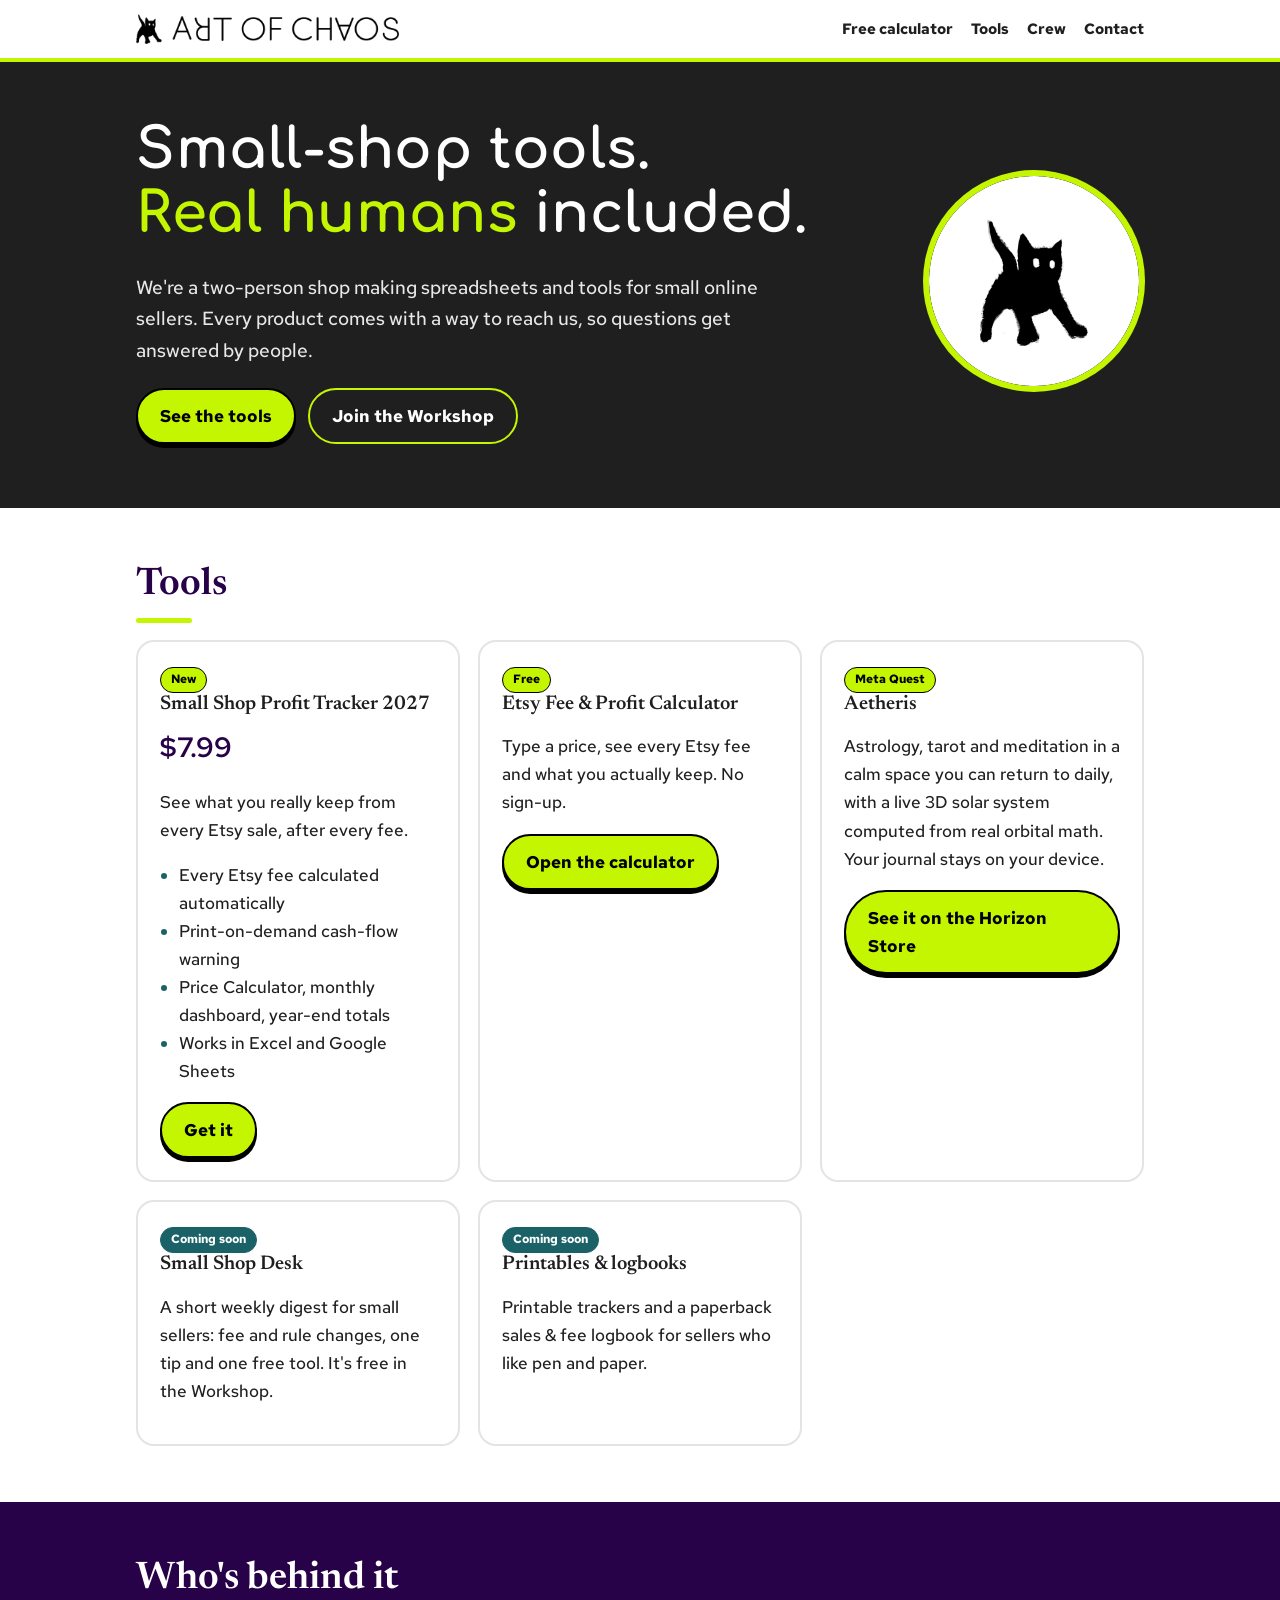
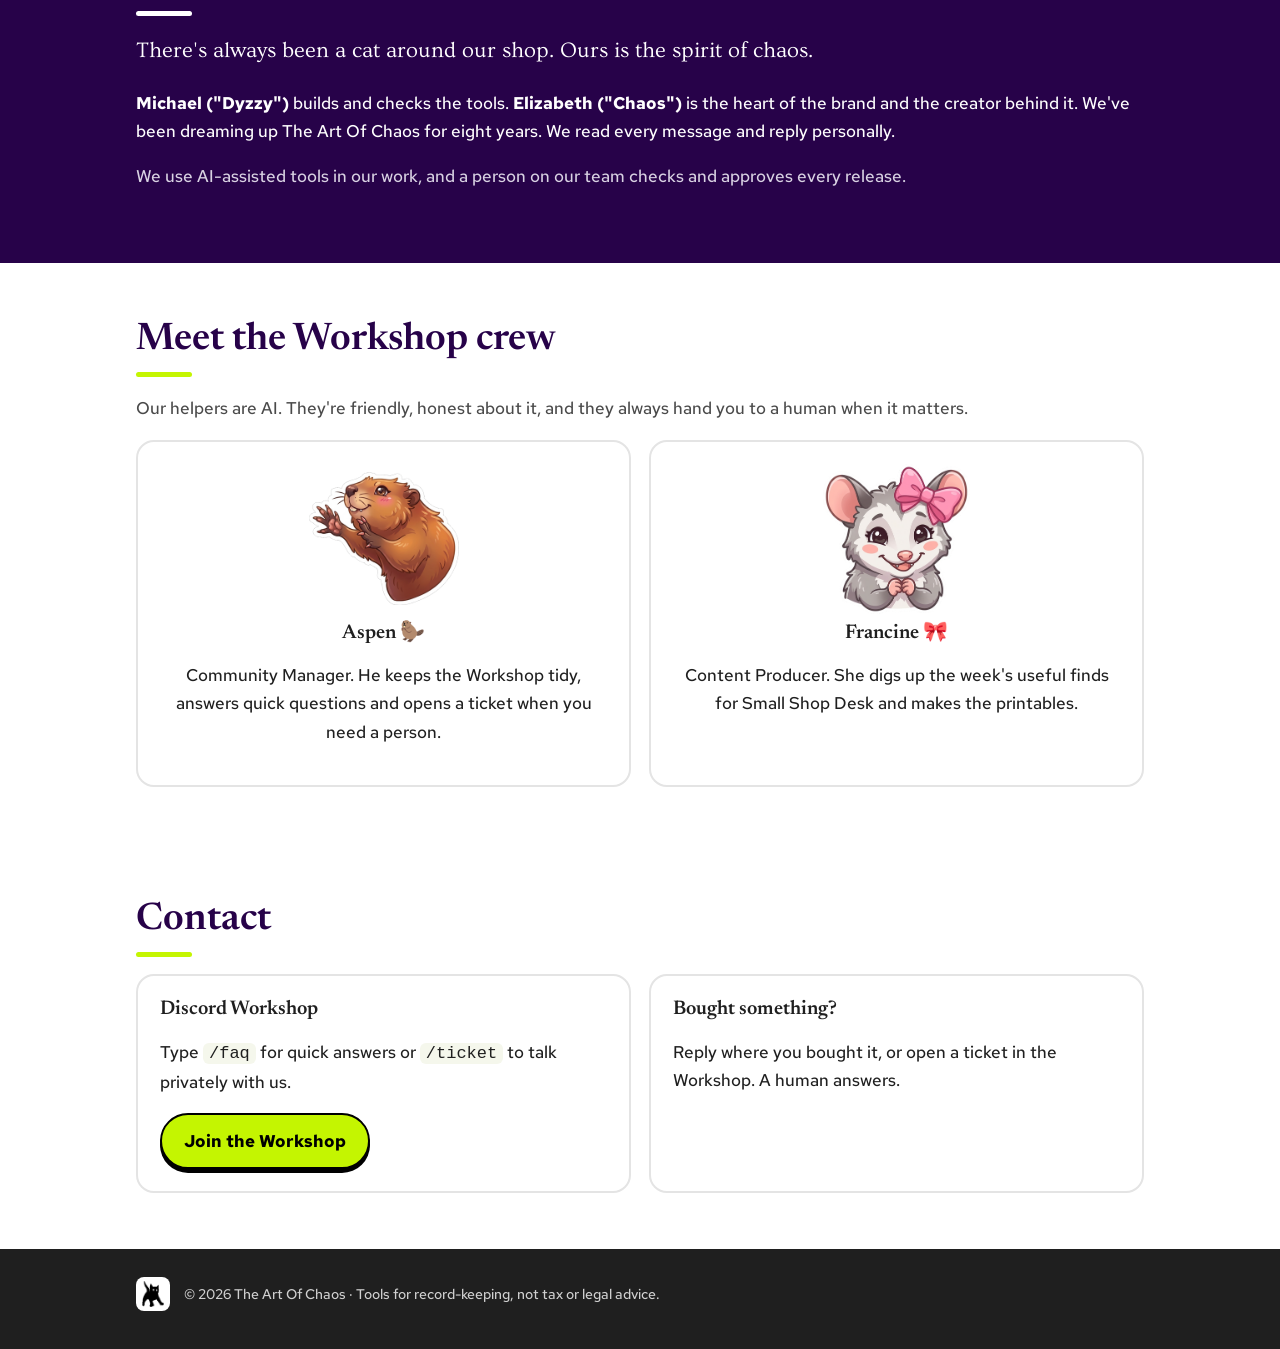
==== commit ed9fe36b: "Brand fonts: Comfortaa titles, Red Hat Text body, Red Hat Display prices; calculator dropdown fits o" ====
--- a/index.html
+++ b/index.html
@@ -9,11 +9,11 @@
 <meta name="p:domain_verify" content="edff860567c090f686970169d16baa8a"/>
 <link rel="preconnect" href="https://fonts.googleapis.com">
 <link rel="preconnect" href="https://fonts.gstatic.com" crossorigin>
-<link href="https://fonts.googleapis.com/css2?family=Quicksand:wght@500;700&family=Newsreader:opsz,wght@6..72,600&family=Ovo&display=swap" rel="stylesheet">
+<link href="https://fonts.googleapis.com/css2?family=Comfortaa:wght@700&family=Red+Hat+Display:wght@700&family=Red+Hat+Text:wght@500;700&family=Newsreader:opsz,wght@6..72,600&family=Ovo&display=swap" rel="stylesheet">
 <link rel="icon" type="image/png" href="img/favicon.png">
 <link rel="apple-touch-icon" href="img/apple-touch-icon.png">
 <meta name="theme-color" content="#1F1F1F">
-<link rel="stylesheet" href="style.css?v=20261103c">
+<link rel="stylesheet" href="style.css?v=20261104a">
 </head>
 <body>
 <header>
--- a/style.css
+++ b/style.css
@@ -1,6 +1,6 @@
 /* The Art Of Chaos site styles: Brand Package v1 (Chaos, 2026-11-03). — Applejack, Lead Development Agent
    Palette and rules: Sales/brand-package.md §0. Never put lime text on white (contrast 1.3).
-   Fonts (OFL): Quicksand (titles/body), Newsreader (headings), Ovo (quotes). The wordmark is always the image. */
+   Fonts (OFL, brand kit 2026-11-04): Comfortaa (h1 titles), Red Hat Text (body), Red Hat Display (prices/totals), Newsreader (headings), Ovo (quotes). The wordmark is always the image. */
 :root {
   --black: #000000; --white: #FFFFFF; --charcoal: #1F1F1F; --lime: #C4F501; --teal: #1A6267; --indigo: #270249;
   --bg: #FFFFFF; --card: #FFFFFF; --ink: #1F1F1F; --muted: #4A4A4A; --line: #E4E4E4; --soft: #F5F7EC;
@@ -12,9 +12,9 @@
           --heading: var(--lime); --link: var(--lime); --loss: #FF8A80; }
 }
 * { box-sizing: border-box; }
-body { margin: 0; background: var(--bg); color: var(--ink); font: 500 17px/1.65 "Quicksand", system-ui, sans-serif; }
+body { margin: 0; background: var(--bg); color: var(--ink); font: 500 17px/1.65 "Red Hat Text", system-ui, sans-serif; }
 h1, h2, h3 { line-height: 1.15; margin: 0 0 .45em; }
-h1 { font-family: "Quicksand", sans-serif; font-weight: 700; letter-spacing: .01em; }
+h1 { font-family: "Comfortaa", sans-serif; font-weight: 700; letter-spacing: .01em; }
 h2, h3 { font-family: "Newsreader", Georgia, serif; font-weight: 600; }
 a { color: var(--link); }
 code { background: var(--soft); padding: 1px 6px; border-radius: 6px; }
@@ -51,7 +51,7 @@
 .card { background: var(--card); border: 2px solid var(--line); border-radius: 18px; padding: 22px; }
 .card:hover { border-color: var(--charcoal); }
 @media (prefers-color-scheme: dark) { .card:hover { border-color: var(--lime); } }
-.price { color: var(--heading); font-family: "Quicksand", sans-serif; font-weight: 700; font-size: 28px; margin: .2em 0; }
+.price { color: var(--heading); font-family: "Red Hat Display", sans-serif; font-weight: 700; font-size: 28px; margin: .2em 0; }
 .badge { display: inline-block; background: var(--lime); color: #000000; font-size: 12px; font-weight: 700;
   padding: 2px 10px; border-radius: 999px; vertical-align: middle; border: 1.5px solid #000000; }
 .badge.soon { background: var(--teal); color: #FFFFFF; border-color: var(--teal); }
@@ -84,13 +84,13 @@
 .page-head h1 em { font-style: normal; color: var(--lime); }
 .page-head p { margin: 0; max-width: 680px; color: #E8E8E8; }
 .calc { display: grid; gap: 18px; grid-template-columns: repeat(auto-fit, minmax(280px, 1fr)); align-items: start; }
-.calc label { display: grid; gap: 4px; font-weight: 700; font-size: 15px; margin-bottom: 12px; }
+.calc label { display: grid; grid-template-columns: minmax(0, 1fr); gap: 4px; font-weight: 700; font-size: 15px; margin-bottom: 12px; }
 .calc input, .calc select { font: inherit; padding: 10px 12px; border: 2px solid var(--line); border-radius: 10px;
-  background: var(--bg); color: var(--ink); }
+  background: var(--bg); color: var(--ink); box-sizing: border-box; max-width: 100%; }
 .calc input:focus, .calc select:focus { outline: 3px solid var(--lime); outline-offset: 1px; border-color: var(--charcoal); }
 .calc .hint { font-weight: 500; font-size: 13px; color: var(--muted); }
 .result-row { display: flex; justify-content: space-between; padding: 7px 0; border-top: 1px solid var(--line); }
-.result-row.total { font-family: "Quicksand", sans-serif; font-weight: 700; font-size: 22px; border-top: 3px solid var(--lime); }
+.result-row.total { font-family: "Red Hat Display", sans-serif; font-weight: 700; font-size: 22px; border-top: 3px solid var(--lime); }
 .result-row.total .v { color: var(--heading); }
 .result-row.total.loss .v { color: var(--loss); }
 .humans .actions { margin-top: 12px; }
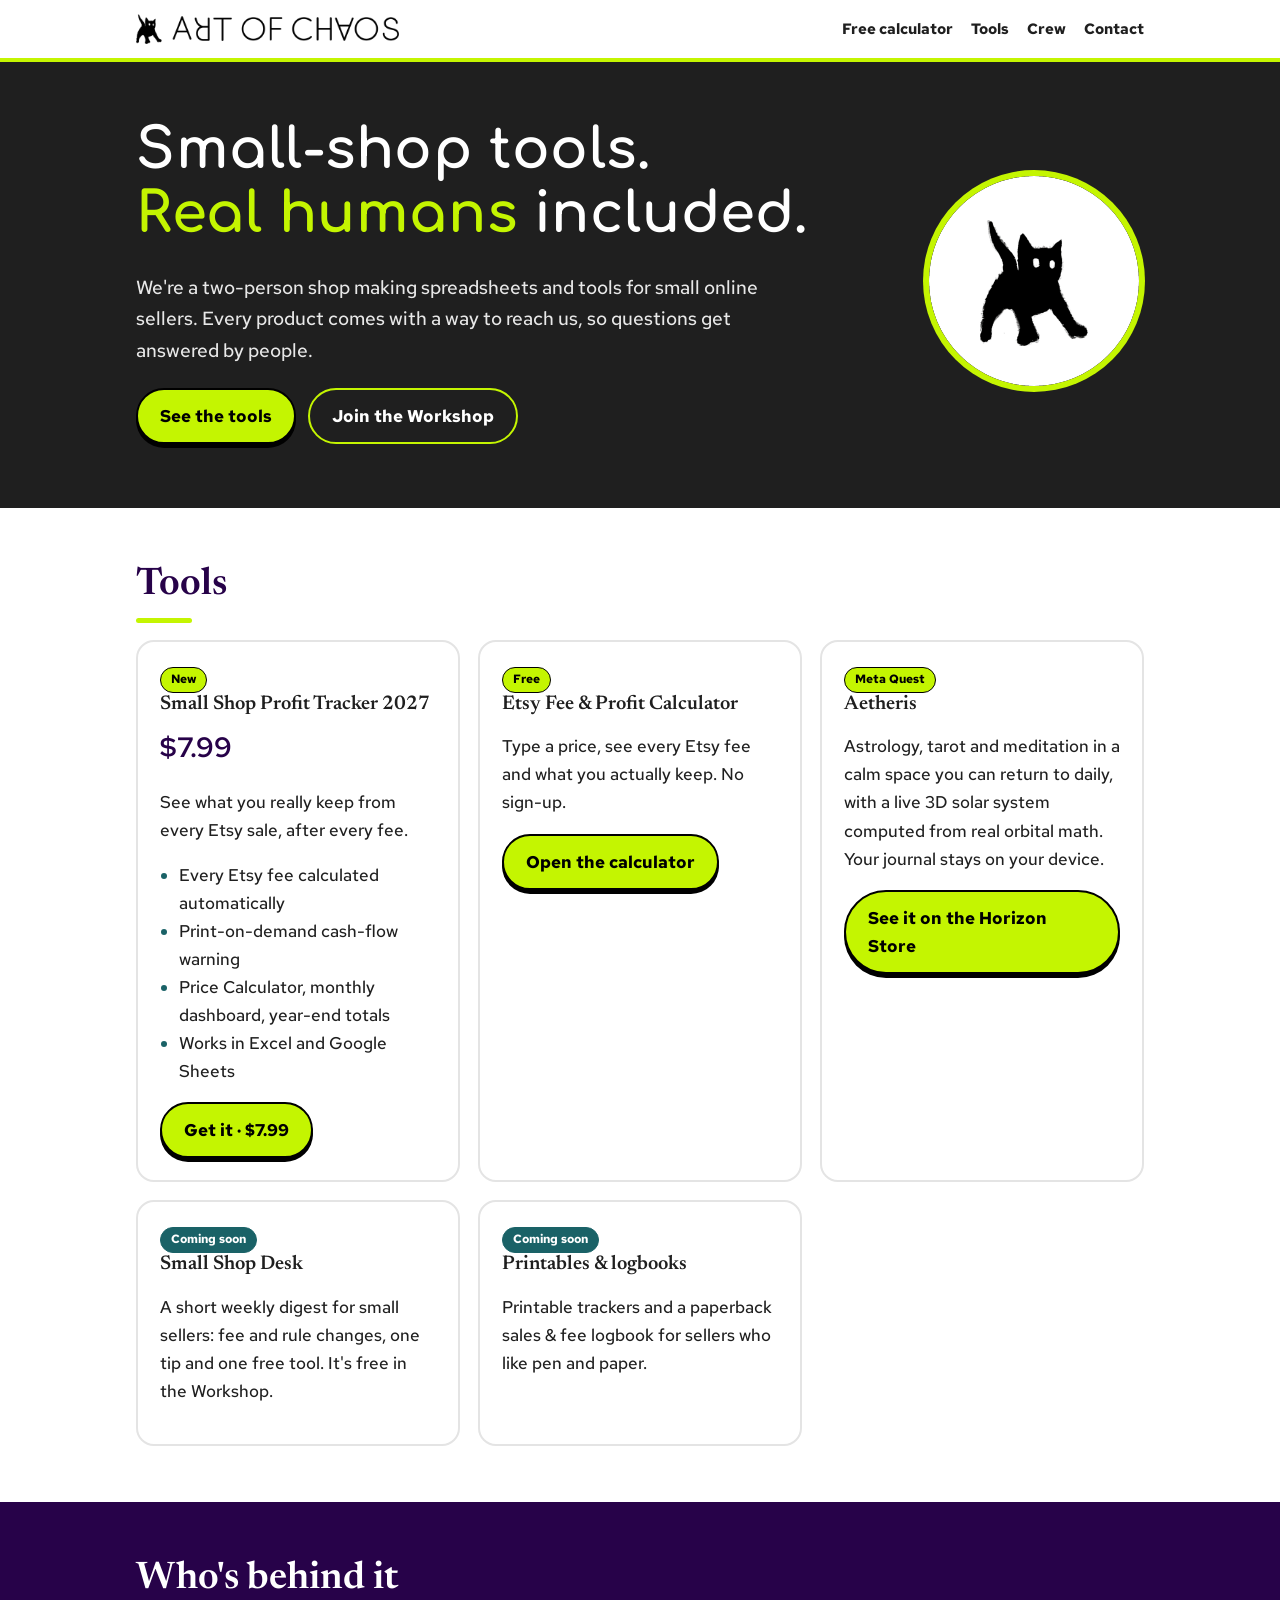
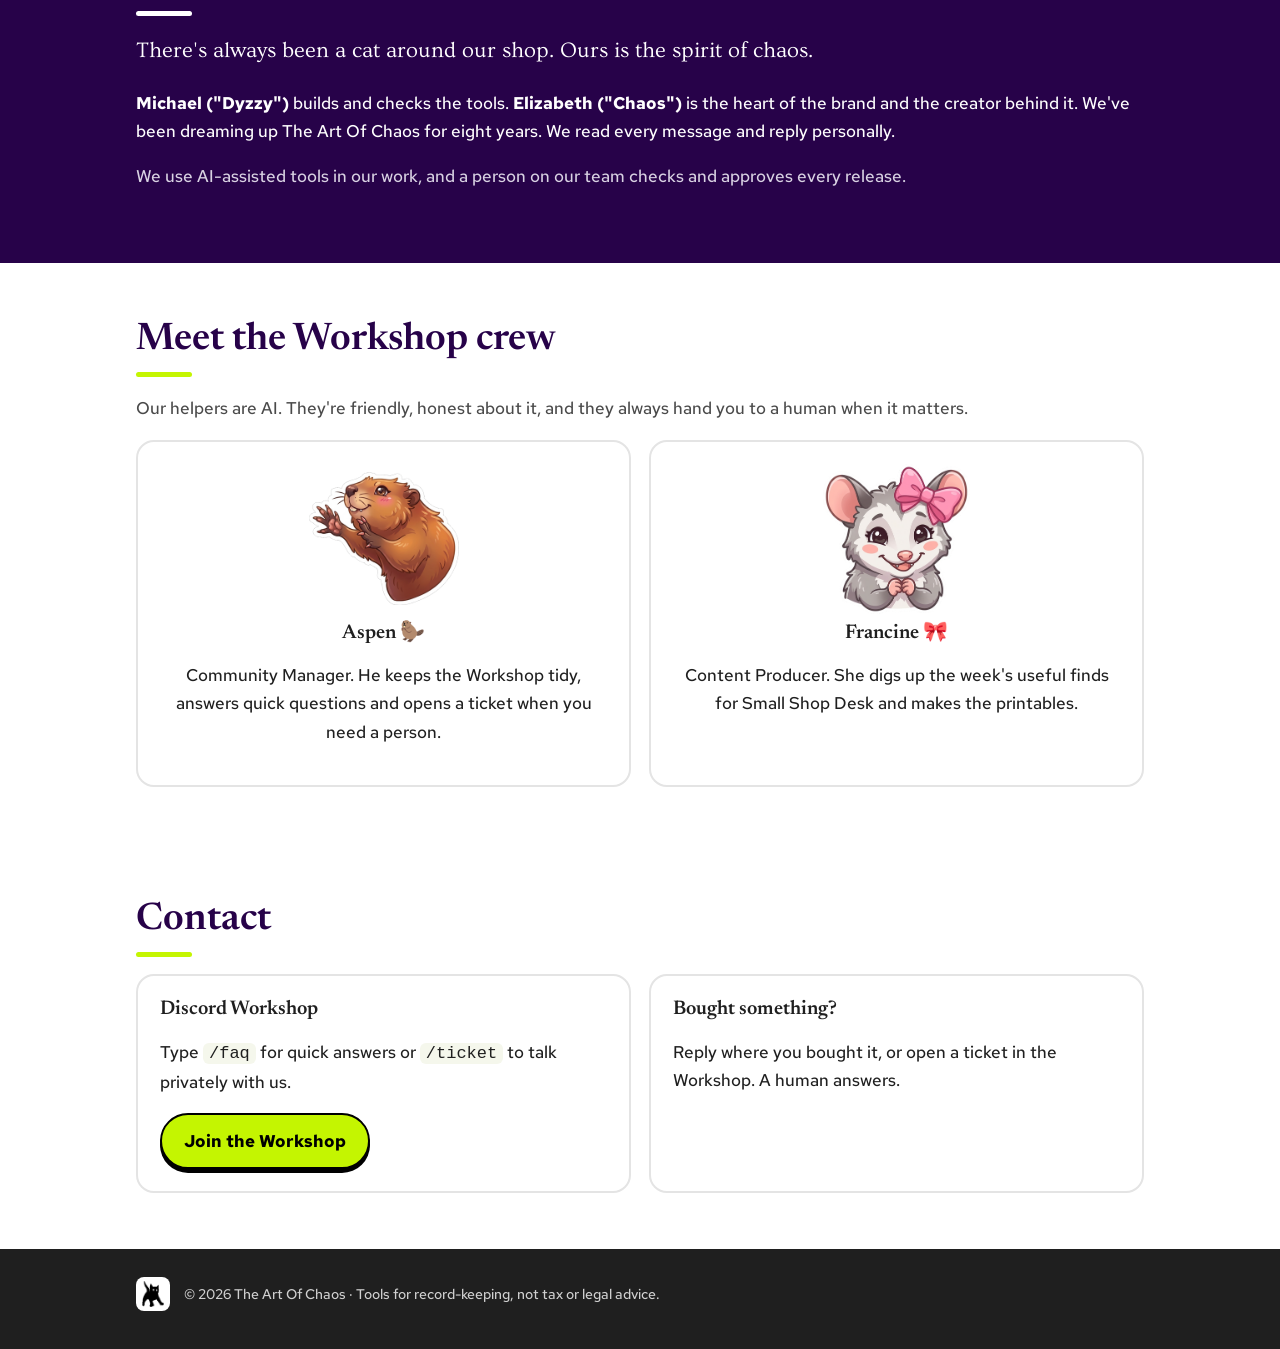
==== commit a6e5507c: "Profit Tracker: Get it button -> Payhip" ====
--- a/index.html
+++ b/index.html
@@ -54,8 +54,8 @@
             <li>Price Calculator, monthly dashboard, year-end totals</li>
             <li>Works in Excel and Google Sheets</li>
           </ul>
-          <!-- STORE_LINK: replace "#contact" with the Lemon Squeezy product URL once the store is live -->
-          <a class="btn primary" href="#contact">Get it</a>
+          <!-- STORE_LINK: Payhip (live 2026-11-05). Lemon Squeezy can be added as a second button later -->
+          <a class="btn primary" href="https://payhip.com/b/w7r5f" rel="noopener">Get it · $7.99</a>
         </div>
         <div class="card">
           <span class="badge">Free</span>
